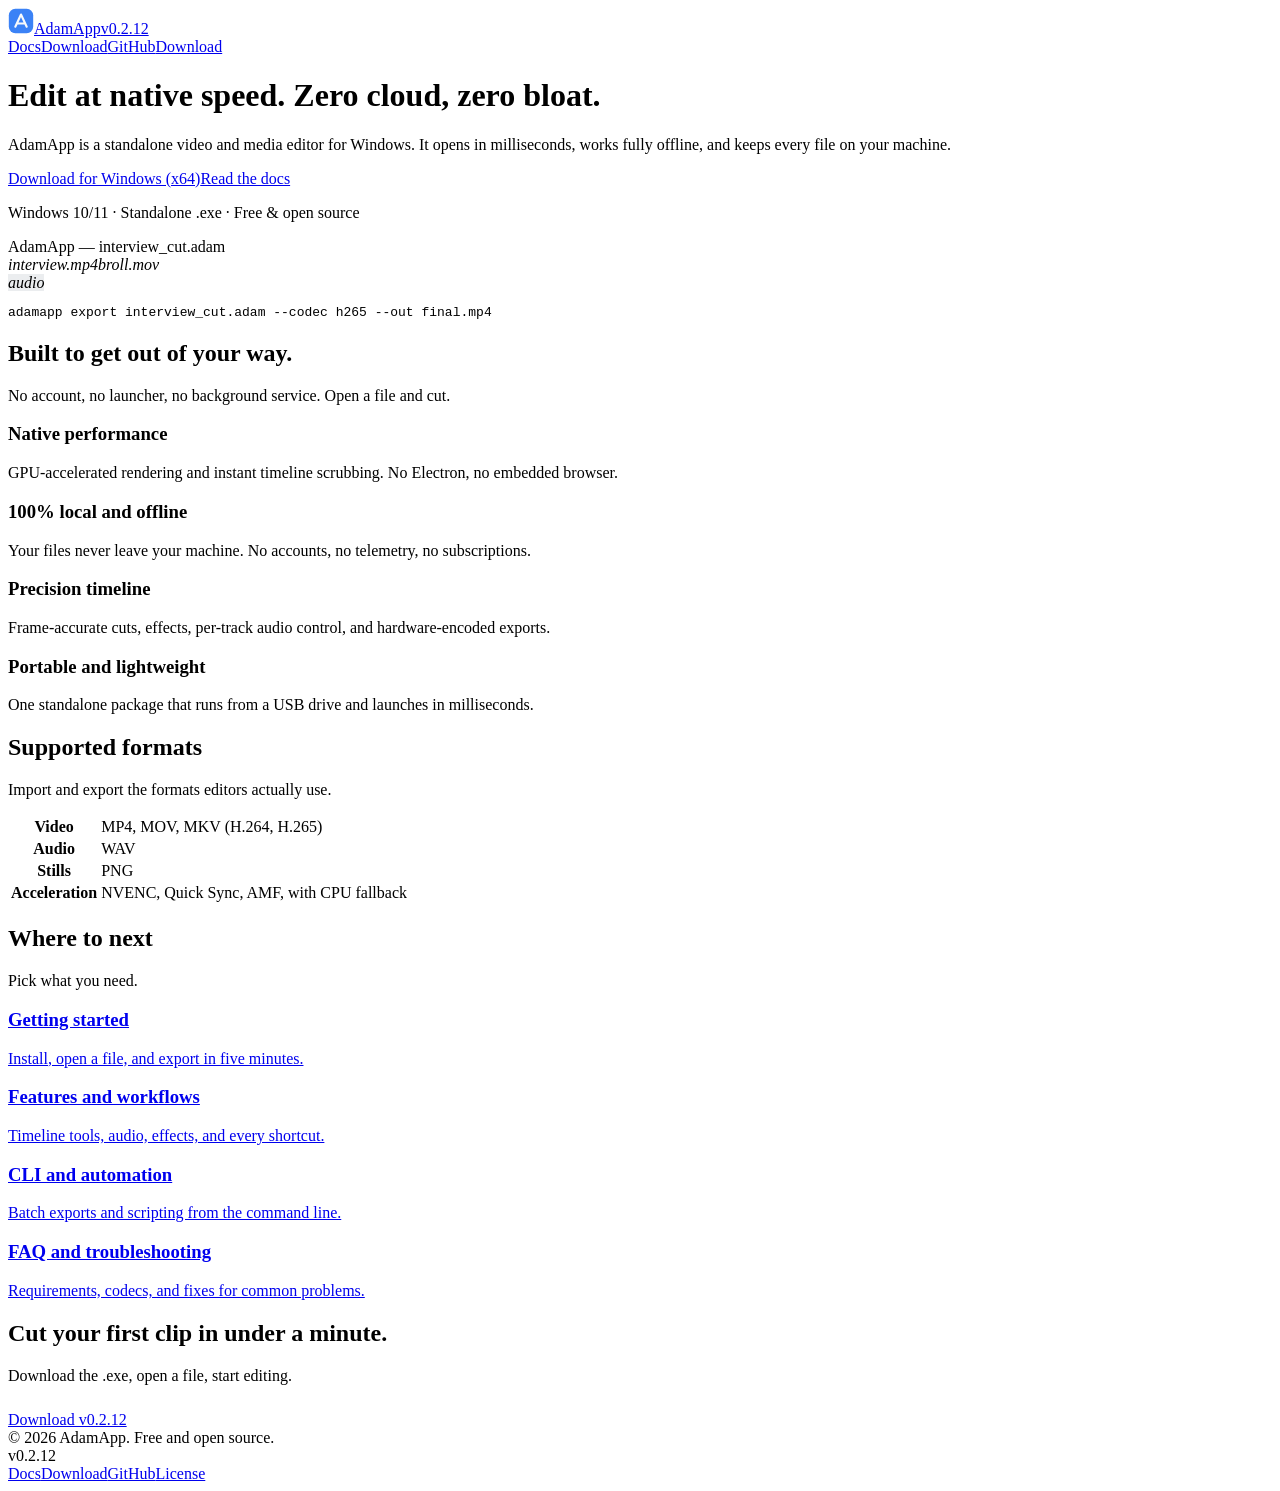
==== index.html @ c62cdf38 "Add files via upload" ====
<!DOCTYPE html>
<html lang="en"><head><meta charset="utf-8"><meta name="viewport" content="width=device-width, initial-scale=1">
<title>Edit at native speed — AdamApp</title><meta name="description" content="AdamApp is a fast, standalone Windows video and media editor. Offline, private, no subscription.">
<link rel="preconnect" href="https://fonts.googleapis.com"><link rel="preconnect" href="https://fonts.gstatic.com" crossorigin>
<link href="https://fonts.googleapis.com/css2?family=Inter:wght@400;500;600;700&family=JetBrains+Mono:wght@400;500&display=swap" rel="stylesheet">
<link rel="stylesheet" href="assets/style.css"></head><body>
<header class="top"><div class="wrap bar"><a class="brand" href="index.html" aria-label="AdamApp home"><!-- REPLACE WITH ADAMAPP LOGO --><svg width="26" height="26" viewBox="0 0 32 32" fill="none" aria-hidden="true"><rect x="1" y="1" width="30" height="30" rx="8" fill="#3B82F6"/><path d="M9 23 16 8l7 15M12 19h8" stroke="#F9FAFB" stroke-width="2.6" stroke-linecap="round" stroke-linejoin="round"/></svg><span>AdamApp</span><span class="ver">v0.2.12</span></a>
<nav class="links" aria-label="Main"><a href="docs/index.html">Docs</a><a href="download.html">Download</a><a href="https://github.com/adamapp/adamapp">GitHub</a><a class="btn" href="download.html">Download</a></nav></div></header>
<main><div class="hero"><div class="wrap"><h1>Edit at native speed. Zero cloud, zero bloat.</h1>
<p class="sub">AdamApp is a standalone video and media editor for Windows. It opens in milliseconds, works fully offline, and keeps every file on your machine.</p>
<div class="cta"><a class="btn lg" href="download.html">Download for Windows (x64)</a><a class="btn lg ghost" href="docs/getting-started.html">Read the docs</a></div>
<p class="note">Windows 10/11 · Standalone .exe · Free &amp; open source</p>
<div class="win"><div class="tb">AdamApp — interview_cut.adam</div><div class="tr"><i style="left:0;width:38%">interview.mp4</i><i style="left:40%;width:34%">broll.mov</i></div><div class="tr" style="margin-top:0"><i style="left:0;width:74%;background:rgba(156,163,175,.2);border-color:#4b5563">audio</i></div><div class="ph"></div>
<pre><code>adamapp export interview_cut.adam --codec h265 --out final.mp4</code></pre></div></div></div>
<section><div class="wrap"><h2>Built to get out of your way.</h2><p class="lead">No account, no launcher, no background service. Open a file and cut.</p>
<div class="grid"><div class="card"><h3>Native performance</h3><p>GPU-accelerated rendering and instant timeline scrubbing. No Electron, no embedded browser.</p></div>
<div class="card"><h3>100% local and offline</h3><p>Your files never leave your machine. No accounts, no telemetry, no subscriptions.</p></div>
<div class="card"><h3>Precision timeline</h3><p>Frame-accurate cuts, effects, per-track audio control, and hardware-encoded exports.</p></div>
<div class="card"><h3>Portable and lightweight</h3><p>One standalone package that runs from a USB drive and launches in milliseconds.</p></div></div></div></section>
<section style="padding-top:0"><div class="wrap"><h2>Supported formats</h2><p class="lead">Import and export the formats editors actually use.</p>
<table><tr><th>Video</th><td class="mono">MP4, MOV, MKV (H.264, H.265)</td></tr><tr><th>Audio</th><td class="mono">WAV</td></tr><tr><th>Stills</th><td class="mono">PNG</td></tr><tr><th>Acceleration</th><td>NVENC, Quick Sync, AMF, with CPU fallback</td></tr></table></div></section>
<section style="padding-top:0"><div class="wrap"><h2>Where to next</h2><p class="lead">Pick what you need.</p><div class="grid">
<a class="card" href="docs/getting-started.html"><h3>Getting started</h3><p>Install, open a file, and export in five minutes.</p></a>
<a class="card" href="docs/features.html"><h3>Features and workflows</h3><p>Timeline tools, audio, effects, and every shortcut.</p></a>
<a class="card" href="docs/api.html"><h3>CLI and automation</h3><p>Batch exports and scripting from the command line.</p></a>
<a class="card" href="docs/faq.html"><h3>FAQ and troubleshooting</h3><p>Requirements, codecs, and fixes for common problems.</p></a></div></div></section>
<section style="padding-top:0"><div class="wrap"><div class="banner"><h2>Cut your first clip in under a minute.</h2><p class="lead" style="margin:0 auto 26px">Download the .exe, open a file, start editing.</p><a class="btn lg" href="download.html">Download v0.2.12</a></div></div></section></main>
<footer><div class="wrap foot"><div>© 2026 AdamApp. Free and open source.</div><span class="mono">v0.2.12</span><div class="fl"><a href="docs/index.html">Docs</a><a href="download.html">Download</a><a href="https://github.com/adamapp/adamapp">GitHub</a><a href="https://github.com/adamapp/adamapp/blob/main/LICENSE">License</a></div></div></footer>
<script src="assets/site.js"></script></body></html>
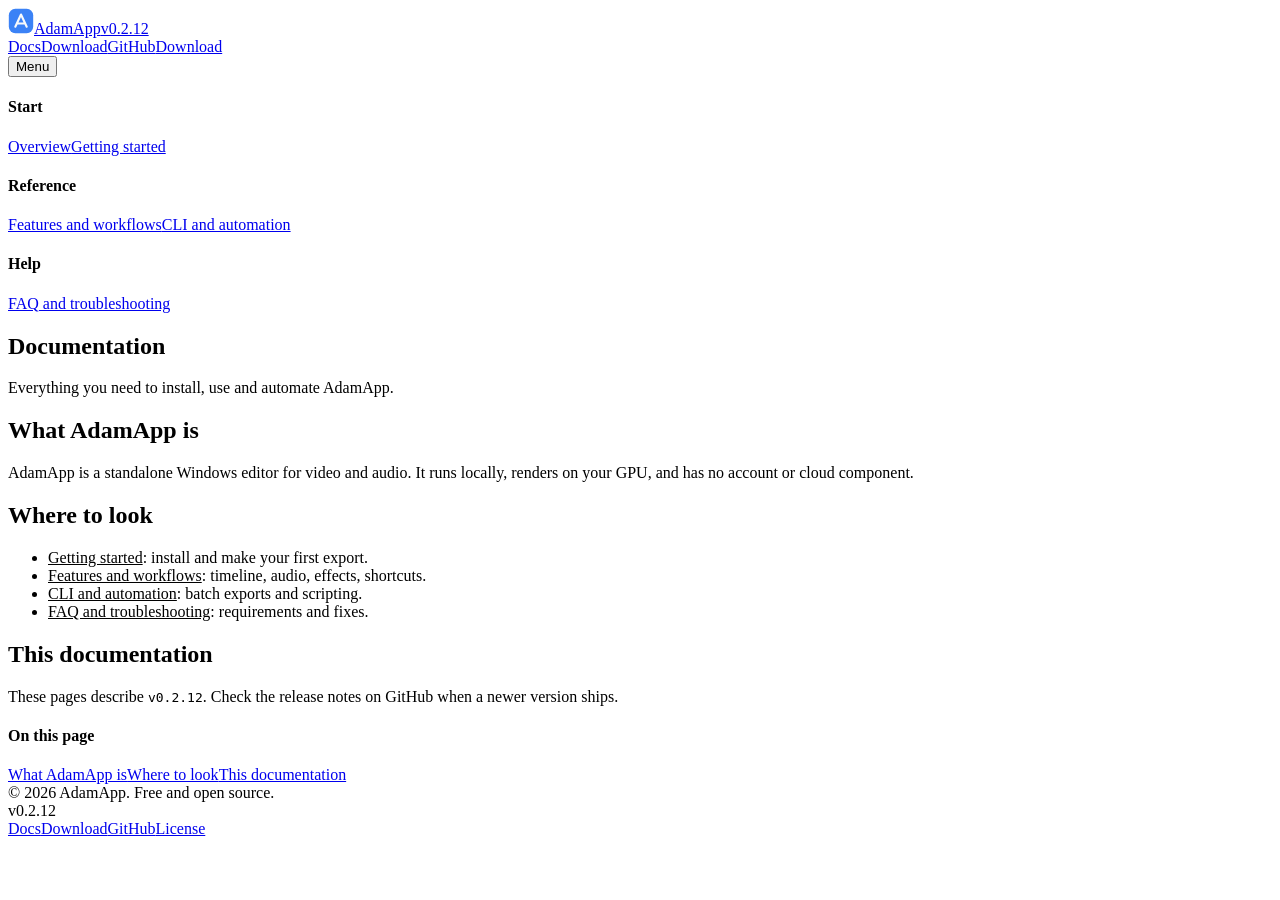
==== commit de0883d3: "Add files via upload" ====
--- a/index.html
+++ b/index.html
@@ -1,29 +1,11 @@
 <!DOCTYPE html>
 <html lang="en"><head><meta charset="utf-8"><meta name="viewport" content="width=device-width, initial-scale=1">
-<title>Edit at native speed — AdamApp</title><meta name="description" content="AdamApp is a fast, standalone Windows video and media editor. Offline, private, no subscription.">
+<title>Documentation — AdamApp</title><meta name="description" content="Everything you need to install, use and automate AdamApp.">
 <link rel="preconnect" href="https://fonts.googleapis.com"><link rel="preconnect" href="https://fonts.gstatic.com" crossorigin>
 <link href="https://fonts.googleapis.com/css2?family=Inter:wght@400;500;600;700&family=JetBrains+Mono:wght@400;500&display=swap" rel="stylesheet">
-<link rel="stylesheet" href="assets/style.css"></head><body>
-<header class="top"><div class="wrap bar"><a class="brand" href="index.html" aria-label="AdamApp home"><!-- REPLACE WITH ADAMAPP LOGO --><svg width="26" height="26" viewBox="0 0 32 32" fill="none" aria-hidden="true"><rect x="1" y="1" width="30" height="30" rx="8" fill="#3B82F6"/><path d="M9 23 16 8l7 15M12 19h8" stroke="#F9FAFB" stroke-width="2.6" stroke-linecap="round" stroke-linejoin="round"/></svg><span>AdamApp</span><span class="ver">v0.2.12</span></a>
-<nav class="links" aria-label="Main"><a href="docs/index.html">Docs</a><a href="download.html">Download</a><a href="https://github.com/adamapp/adamapp">GitHub</a><a class="btn" href="download.html">Download</a></nav></div></header>
-<main><div class="hero"><div class="wrap"><h1>Edit at native speed. Zero cloud, zero bloat.</h1>
-<p class="sub">AdamApp is a standalone video and media editor for Windows. It opens in milliseconds, works fully offline, and keeps every file on your machine.</p>
-<div class="cta"><a class="btn lg" href="download.html">Download for Windows (x64)</a><a class="btn lg ghost" href="docs/getting-started.html">Read the docs</a></div>
-<p class="note">Windows 10/11 · Standalone .exe · Free &amp; open source</p>
-<div class="win"><div class="tb">AdamApp — interview_cut.adam</div><div class="tr"><i style="left:0;width:38%">interview.mp4</i><i style="left:40%;width:34%">broll.mov</i></div><div class="tr" style="margin-top:0"><i style="left:0;width:74%;background:rgba(156,163,175,.2);border-color:#4b5563">audio</i></div><div class="ph"></div>
-<pre><code>adamapp export interview_cut.adam --codec h265 --out final.mp4</code></pre></div></div></div>
-<section><div class="wrap"><h2>Built to get out of your way.</h2><p class="lead">No account, no launcher, no background service. Open a file and cut.</p>
-<div class="grid"><div class="card"><h3>Native performance</h3><p>GPU-accelerated rendering and instant timeline scrubbing. No Electron, no embedded browser.</p></div>
-<div class="card"><h3>100% local and offline</h3><p>Your files never leave your machine. No accounts, no telemetry, no subscriptions.</p></div>
-<div class="card"><h3>Precision timeline</h3><p>Frame-accurate cuts, effects, per-track audio control, and hardware-encoded exports.</p></div>
-<div class="card"><h3>Portable and lightweight</h3><p>One standalone package that runs from a USB drive and launches in milliseconds.</p></div></div></div></section>
-<section style="padding-top:0"><div class="wrap"><h2>Supported formats</h2><p class="lead">Import and export the formats editors actually use.</p>
-<table><tr><th>Video</th><td class="mono">MP4, MOV, MKV (H.264, H.265)</td></tr><tr><th>Audio</th><td class="mono">WAV</td></tr><tr><th>Stills</th><td class="mono">PNG</td></tr><tr><th>Acceleration</th><td>NVENC, Quick Sync, AMF, with CPU fallback</td></tr></table></div></section>
-<section style="padding-top:0"><div class="wrap"><h2>Where to next</h2><p class="lead">Pick what you need.</p><div class="grid">
-<a class="card" href="docs/getting-started.html"><h3>Getting started</h3><p>Install, open a file, and export in five minutes.</p></a>
-<a class="card" href="docs/features.html"><h3>Features and workflows</h3><p>Timeline tools, audio, effects, and every shortcut.</p></a>
-<a class="card" href="docs/api.html"><h3>CLI and automation</h3><p>Batch exports and scripting from the command line.</p></a>
-<a class="card" href="docs/faq.html"><h3>FAQ and troubleshooting</h3><p>Requirements, codecs, and fixes for common problems.</p></a></div></div></section>
-<section style="padding-top:0"><div class="wrap"><div class="banner"><h2>Cut your first clip in under a minute.</h2><p class="lead" style="margin:0 auto 26px">Download the .exe, open a file, start editing.</p><a class="btn lg" href="download.html">Download v0.2.12</a></div></div></section></main>
-<footer><div class="wrap foot"><div>© 2026 AdamApp. Free and open source.</div><span class="mono">v0.2.12</span><div class="fl"><a href="docs/index.html">Docs</a><a href="download.html">Download</a><a href="https://github.com/adamapp/adamapp">GitHub</a><a href="https://github.com/adamapp/adamapp/blob/main/LICENSE">License</a></div></div></footer>
-<script src="assets/site.js"></script></body></html>+<link rel="stylesheet" href="../assets/style.css"></head><body>
+<header class="top"><div class="wrap bar"><a class="brand" href="../index.html" aria-label="AdamApp home"><!-- REPLACE WITH ADAMAPP LOGO --><svg width="26" height="26" viewBox="0 0 32 32" fill="none" aria-hidden="true"><rect x="1" y="1" width="30" height="30" rx="8" fill="#3B82F6"/><path d="M9 23 16 8l7 15M12 19h8" stroke="#F9FAFB" stroke-width="2.6" stroke-linecap="round" stroke-linejoin="round"/></svg><span>AdamApp</span><span class="ver">v0.2.12</span></a>
+<nav class="links" aria-label="Main"><a href="../docs/index.html" aria-current="page">Docs</a><a href="../download.html">Download</a><a href="https://github.com/adamapp/adamapp">GitHub</a><a class="btn" href="../download.html">Download</a></nav><button class="menu" id="menu" aria-controls="side" aria-expanded="false">Menu</button></div></header>
+<div class="wrap dl"><aside class="side" id="side" aria-label="Documentation"><h4>Start</h4><a href="../docs/index.html" aria-current="page">Overview</a><a href="../docs/getting-started.html">Getting started</a><h4>Reference</h4><a href="../docs/features.html">Features and workflows</a><a href="../docs/api.html">CLI and automation</a><h4>Help</h4><a href="../docs/faq.html">FAQ and troubleshooting</a></aside><article class="doc"><h1>Documentation</h1><p class="lede">Everything you need to install, use and automate AdamApp.</p><section id="what"><h2>What AdamApp is</h2><p>AdamApp is a standalone Windows editor for video and audio. It runs locally, renders on your GPU, and has no account or cloud component.</p></section><section id="map"><h2>Where to look</h2><ul><li><a href="getting-started.html" style="color:var(--acc)">Getting started</a>: install and make your first export.</li><li><a href="features.html" style="color:var(--acc)">Features and workflows</a>: timeline, audio, effects, shortcuts.</li><li><a href="api.html" style="color:var(--acc)">CLI and automation</a>: batch exports and scripting.</li><li><a href="faq.html" style="color:var(--acc)">FAQ and troubleshooting</a>: requirements and fixes.</li></ul></section><section id="version"><h2>This documentation</h2><p>These pages describe <code>v0.2.12</code>. Check the release notes on GitHub when a newer version ships.</p></section></article><nav class="toc" aria-label="On this page"><h4>On this page</h4><a href="#what">What AdamApp is</a><a href="#map">Where to look</a><a href="#version">This documentation</a></nav></div>
+<footer><div class="wrap foot"><div>© 2026 AdamApp. Free and open source.</div><span class="mono">v0.2.12</span><div class="fl"><a href="../docs/index.html">Docs</a><a href="../download.html">Download</a><a href="https://github.com/adamapp/adamapp">GitHub</a><a href="https://github.com/adamapp/adamapp/blob/main/LICENSE">License</a></div></div></footer>
+<script src="../assets/site.js"></script></body></html>
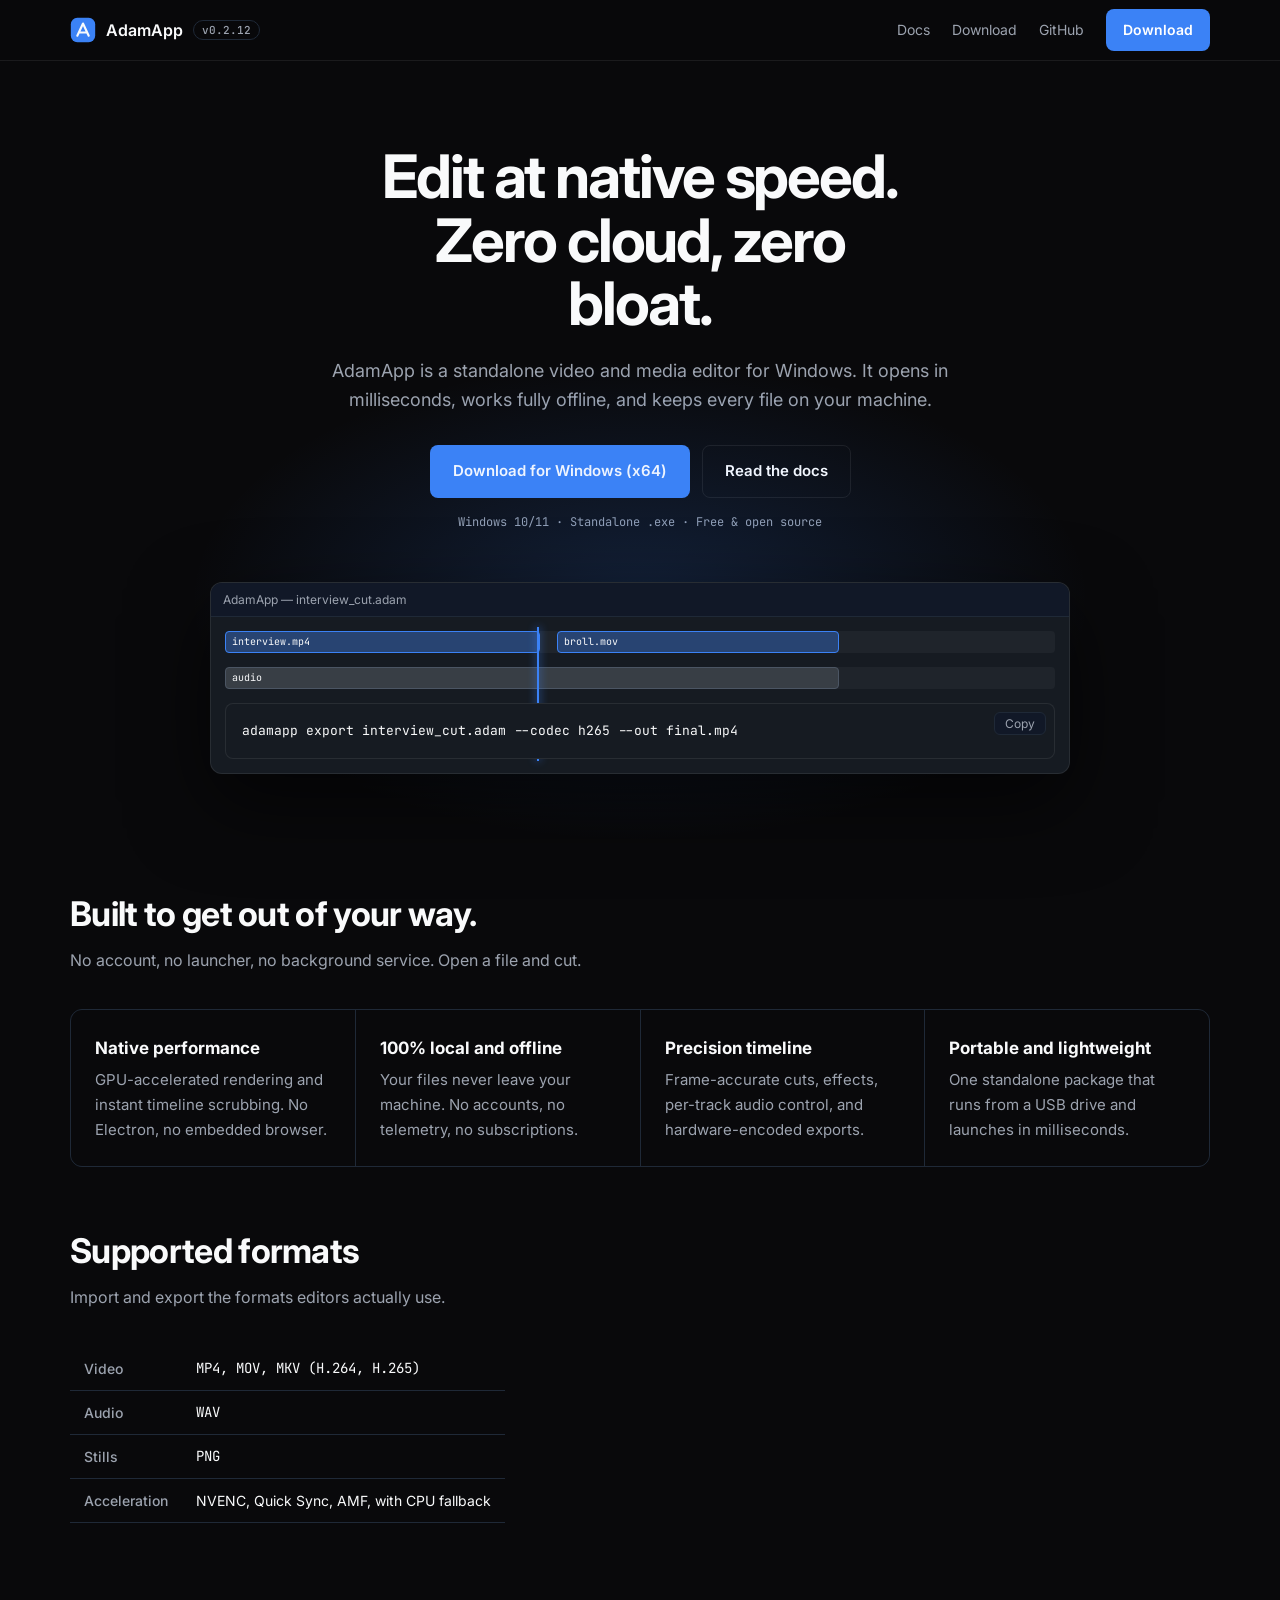
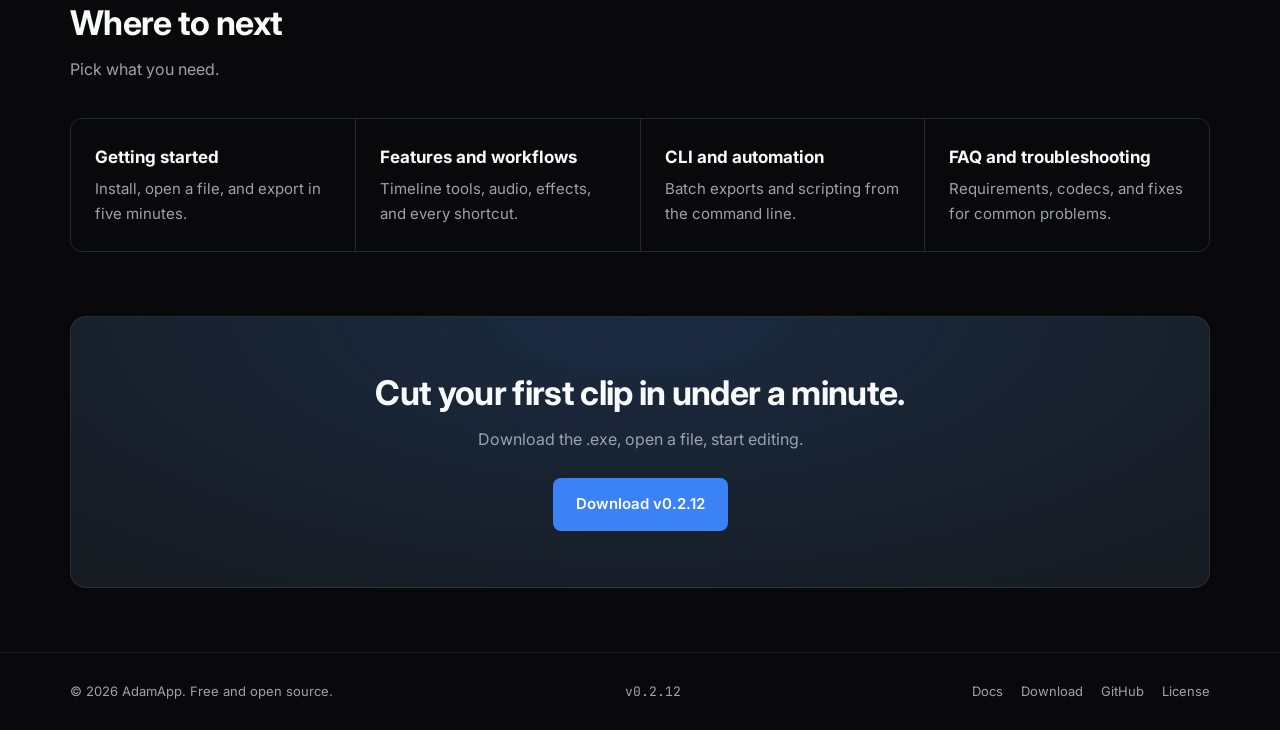
==== commit a8b651c4: "Add files via upload" ====
--- a/index.html
+++ b/index.html
@@ -1,11 +1,29 @@
 <!DOCTYPE html>
 <html lang="en"><head><meta charset="utf-8"><meta name="viewport" content="width=device-width, initial-scale=1">
-<title>Documentation — AdamApp</title><meta name="description" content="Everything you need to install, use and automate AdamApp.">
+<title>Edit at native speed — AdamApp</title><meta name="description" content="AdamApp is a fast, standalone Windows video and media editor. Offline, private, no subscription.">
 <link rel="preconnect" href="https://fonts.googleapis.com"><link rel="preconnect" href="https://fonts.gstatic.com" crossorigin>
 <link href="https://fonts.googleapis.com/css2?family=Inter:wght@400;500;600;700&family=JetBrains+Mono:wght@400;500&display=swap" rel="stylesheet">
-<link rel="stylesheet" href="../assets/style.css"></head><body>
-<header class="top"><div class="wrap bar"><a class="brand" href="../index.html" aria-label="AdamApp home"><!-- REPLACE WITH ADAMAPP LOGO --><svg width="26" height="26" viewBox="0 0 32 32" fill="none" aria-hidden="true"><rect x="1" y="1" width="30" height="30" rx="8" fill="#3B82F6"/><path d="M9 23 16 8l7 15M12 19h8" stroke="#F9FAFB" stroke-width="2.6" stroke-linecap="round" stroke-linejoin="round"/></svg><span>AdamApp</span><span class="ver">v0.2.12</span></a>
-<nav class="links" aria-label="Main"><a href="../docs/index.html" aria-current="page">Docs</a><a href="../download.html">Download</a><a href="https://github.com/adamapp/adamapp">GitHub</a><a class="btn" href="../download.html">Download</a></nav><button class="menu" id="menu" aria-controls="side" aria-expanded="false">Menu</button></div></header>
-<div class="wrap dl"><aside class="side" id="side" aria-label="Documentation"><h4>Start</h4><a href="../docs/index.html" aria-current="page">Overview</a><a href="../docs/getting-started.html">Getting started</a><h4>Reference</h4><a href="../docs/features.html">Features and workflows</a><a href="../docs/api.html">CLI and automation</a><h4>Help</h4><a href="../docs/faq.html">FAQ and troubleshooting</a></aside><article class="doc"><h1>Documentation</h1><p class="lede">Everything you need to install, use and automate AdamApp.</p><section id="what"><h2>What AdamApp is</h2><p>AdamApp is a standalone Windows editor for video and audio. It runs locally, renders on your GPU, and has no account or cloud component.</p></section><section id="map"><h2>Where to look</h2><ul><li><a href="getting-started.html" style="color:var(--acc)">Getting started</a>: install and make your first export.</li><li><a href="features.html" style="color:var(--acc)">Features and workflows</a>: timeline, audio, effects, shortcuts.</li><li><a href="api.html" style="color:var(--acc)">CLI and automation</a>: batch exports and scripting.</li><li><a href="faq.html" style="color:var(--acc)">FAQ and troubleshooting</a>: requirements and fixes.</li></ul></section><section id="version"><h2>This documentation</h2><p>These pages describe <code>v0.2.12</code>. Check the release notes on GitHub when a newer version ships.</p></section></article><nav class="toc" aria-label="On this page"><h4>On this page</h4><a href="#what">What AdamApp is</a><a href="#map">Where to look</a><a href="#version">This documentation</a></nav></div>
-<footer><div class="wrap foot"><div>© 2026 AdamApp. Free and open source.</div><span class="mono">v0.2.12</span><div class="fl"><a href="../docs/index.html">Docs</a><a href="../download.html">Download</a><a href="https://github.com/adamapp/adamapp">GitHub</a><a href="https://github.com/adamapp/adamapp/blob/main/LICENSE">License</a></div></div></footer>
-<script src="../assets/site.js"></script></body></html>+<link rel="stylesheet" href="assets/style.css"></head><body>
+<header class="top"><div class="wrap bar"><a class="brand" href="index.html" aria-label="AdamApp home"><!-- REPLACE WITH ADAMAPP LOGO --><svg width="26" height="26" viewBox="0 0 32 32" fill="none" aria-hidden="true"><rect x="1" y="1" width="30" height="30" rx="8" fill="#3B82F6"/><path d="M9 23 16 8l7 15M12 19h8" stroke="#F9FAFB" stroke-width="2.6" stroke-linecap="round" stroke-linejoin="round"/></svg><span>AdamApp</span><span class="ver">v0.2.12</span></a>
+<nav class="links" aria-label="Main"><a href="docs/index.html">Docs</a><a href="download.html">Download</a><a href="https://github.com/adamapp/adamapp">GitHub</a><a class="btn" href="download.html">Download</a></nav></div></header>
+<main><div class="hero"><div class="wrap"><h1>Edit at native speed. Zero cloud, zero bloat.</h1>
+<p class="sub">AdamApp is a standalone video and media editor for Windows. It opens in milliseconds, works fully offline, and keeps every file on your machine.</p>
+<div class="cta"><a class="btn lg" href="download.html">Download for Windows (x64)</a><a class="btn lg ghost" href="docs/getting-started.html">Read the docs</a></div>
+<p class="note">Windows 10/11 · Standalone .exe · Free &amp; open source</p>
+<div class="win"><div class="tb">AdamApp — interview_cut.adam</div><div class="tr"><i style="left:0;width:38%">interview.mp4</i><i style="left:40%;width:34%">broll.mov</i></div><div class="tr" style="margin-top:0"><i style="left:0;width:74%;background:rgba(156,163,175,.2);border-color:#4b5563">audio</i></div><div class="ph"></div>
+<pre><code>adamapp export interview_cut.adam --codec h265 --out final.mp4</code></pre></div></div></div>
+<section><div class="wrap"><h2>Built to get out of your way.</h2><p class="lead">No account, no launcher, no background service. Open a file and cut.</p>
+<div class="grid"><div class="card"><h3>Native performance</h3><p>GPU-accelerated rendering and instant timeline scrubbing. No Electron, no embedded browser.</p></div>
+<div class="card"><h3>100% local and offline</h3><p>Your files never leave your machine. No accounts, no telemetry, no subscriptions.</p></div>
+<div class="card"><h3>Precision timeline</h3><p>Frame-accurate cuts, effects, per-track audio control, and hardware-encoded exports.</p></div>
+<div class="card"><h3>Portable and lightweight</h3><p>One standalone package that runs from a USB drive and launches in milliseconds.</p></div></div></div></section>
+<section style="padding-top:0"><div class="wrap"><h2>Supported formats</h2><p class="lead">Import and export the formats editors actually use.</p>
+<table><tr><th>Video</th><td class="mono">MP4, MOV, MKV (H.264, H.265)</td></tr><tr><th>Audio</th><td class="mono">WAV</td></tr><tr><th>Stills</th><td class="mono">PNG</td></tr><tr><th>Acceleration</th><td>NVENC, Quick Sync, AMF, with CPU fallback</td></tr></table></div></section>
+<section style="padding-top:0"><div class="wrap"><h2>Where to next</h2><p class="lead">Pick what you need.</p><div class="grid">
+<a class="card" href="docs/getting-started.html"><h3>Getting started</h3><p>Install, open a file, and export in five minutes.</p></a>
+<a class="card" href="docs/features.html"><h3>Features and workflows</h3><p>Timeline tools, audio, effects, and every shortcut.</p></a>
+<a class="card" href="docs/api.html"><h3>CLI and automation</h3><p>Batch exports and scripting from the command line.</p></a>
+<a class="card" href="docs/faq.html"><h3>FAQ and troubleshooting</h3><p>Requirements, codecs, and fixes for common problems.</p></a></div></div></section>
+<section style="padding-top:0"><div class="wrap"><div class="banner"><h2>Cut your first clip in under a minute.</h2><p class="lead" style="margin:0 auto 26px">Download the .exe, open a file, start editing.</p><a class="btn lg" href="download.html">Download v0.2.12</a></div></div></section></main>
+<footer><div class="wrap foot"><div>© 2026 AdamApp. Free and open source.</div><span class="mono">v0.2.12</span><div class="fl"><a href="docs/index.html">Docs</a><a href="download.html">Download</a><a href="https://github.com/adamapp/adamapp">GitHub</a><a href="https://github.com/adamapp/adamapp/blob/main/LICENSE">License</a></div></div></footer>
+<script src="assets/site.js"></script></body></html>
--- a/assets/style.css
+++ b/assets/style.css
@@ -0,0 +1,56 @@
+
+:root{--bg:#09090B;--surf:#111827;--surf2:#161B22;--bd:#1F2937;--bd2:rgba(255,255,255,.08);--acc:#3B82F6;--acc2:#2563EB;--tint:rgba(59,130,246,.15);--tx:#F9FAFB;--mu:#9CA3AF;--mono:'JetBrains Mono',ui-monospace,Consolas,monospace;--sans:Inter,system-ui,'Segoe UI',sans-serif}
+*{box-sizing:border-box;margin:0}html{scroll-behavior:smooth;scroll-padding-top:80px}
+body{background:var(--bg);color:var(--tx);font:16px/1.65 var(--sans);-webkit-font-smoothing:antialiased;overflow-x:hidden}
+a{color:inherit;text-decoration:none}:focus-visible{outline:2px solid var(--acc);outline-offset:3px;border-radius:4px}
+.wrap{max-width:1180px;margin:0 auto;padding:0 20px}.mono{font-family:var(--mono)}
+.top{position:sticky;top:0;z-index:30;background:rgba(9,9,11,.88);backdrop-filter:blur(12px);border-bottom:1px solid var(--bd2)}
+.bar{display:flex;align-items:center;justify-content:space-between;height:60px;gap:12px}
+.brand{display:flex;align-items:center;gap:10px;font-weight:600}
+.ver{font:500 11px var(--mono);color:var(--mu);border:1px solid var(--bd);border-radius:999px;padding:2px 8px}
+.links{display:flex;align-items:center;gap:22px;font-size:14px;color:var(--mu);margin-left:auto}
+.links a:hover,.links a[aria-current]{color:var(--tx)}.links a[aria-current]{box-shadow:0 2px 0 var(--acc)}
+.btn,.links a.btn{display:inline-flex;align-items:center;gap:8px;background:var(--acc);color:#fff;font-weight:600;font-size:14px;padding:8px 16px;border-radius:8px;border:1px solid transparent;transition:background .15s,box-shadow .15s;cursor:pointer;font-family:inherit;box-shadow:none}
+.btn:hover{background:var(--acc2);box-shadow:0 0 0 4px var(--tint)}.btn.lg{padding:13px 22px;font-size:15px}
+.btn.ghost{background:transparent;border-color:var(--bd2)}.btn.ghost:hover{background:var(--surf);box-shadow:none}
+.menu{display:none;background:var(--surf);color:var(--tx);border:1px solid var(--bd);border-radius:8px;padding:6px 12px;font:500 13px var(--sans);cursor:pointer}
+.hero{text-align:center;padding:84px 0 56px;position:relative}
+.hero:before{content:"";position:absolute;left:50%;top:300px;width:900px;max-width:140vw;height:480px;transform:translateX(-50%);background:radial-gradient(closest-side,rgba(59,130,246,.2),transparent);pointer-events:none}
+h1{font-size:clamp(32px,6vw,60px);line-height:1.06;letter-spacing:-.035em;font-weight:700}
+.hero h1{max-width:14ch;margin:0 auto 20px}.sub{color:var(--mu);max-width:56ch;margin:0 auto 30px;font-size:18px}
+.cta{display:flex;gap:12px;justify-content:center;flex-wrap:wrap}.note{font:12px var(--mono);color:var(--mu);margin-top:16px}
+.win{position:relative;margin:52px auto 0;max-width:860px;background:var(--surf2);border:1px solid var(--bd2);border-radius:12px;overflow:hidden;text-align:left;box-shadow:0 30px 80px rgba(0,0,0,.6)}
+.win .tb{height:34px;background:var(--surf);border-bottom:1px solid var(--bd);padding:0 12px;font-size:12px;color:var(--mu);display:flex;align-items:center}
+.win .tr{margin:14px;height:22px;border-radius:4px;position:relative;background:rgba(255,255,255,.04)}
+.win .tr i{position:absolute;top:0;bottom:0;border-radius:4px;background:rgba(59,130,246,.35);border:1px solid var(--acc);font:10px/20px var(--mono);padding-left:6px;font-style:normal}
+.win .ph{position:absolute;left:38%;top:44px;bottom:12px;width:2px;background:var(--acc);box-shadow:0 0 8px var(--acc)}
+.win pre{margin:14px;border-radius:8px}
+section{padding:64px 0}h2{font-size:clamp(24px,3.4vw,34px);letter-spacing:-.02em;line-height:1.2;margin-bottom:12px}
+.lead{color:var(--mu);max-width:58ch;margin-bottom:36px}
+.grid{display:grid;grid-template-columns:repeat(auto-fit,minmax(240px,1fr));gap:1px;background:var(--bd);border:1px solid var(--bd);border-radius:12px;overflow:hidden}
+.card{background:var(--bg);padding:24px;display:block}.card h3{font-size:17px;margin-bottom:6px}.card p{color:var(--mu);font-size:15px}
+a.card:hover{background:var(--surf2)}
+table{width:100%;border-collapse:collapse;font-size:14px;margin:16px 0;display:block;overflow-x:auto}
+td,th{padding:10px 14px;border-bottom:1px solid var(--bd);text-align:left;vertical-align:top}th{color:var(--mu);font-weight:500;white-space:nowrap}
+kbd{font:12px var(--mono);background:var(--surf);border:1px solid var(--bd);border-bottom-width:2px;border-radius:5px;padding:1px 7px}
+code{font:.88em var(--mono);background:var(--surf);border:1px solid var(--bd);border-radius:5px;padding:1px 6px}
+pre{position:relative;background:var(--surf2);border:1px solid var(--bd2);border-radius:10px;padding:16px;overflow-x:auto;margin:16px 0;font:13px/1.7 var(--mono)}pre code{background:none;border:0;padding:0;font-size:inherit}
+.copy{position:absolute;top:8px;right:8px;background:var(--surf);color:var(--mu);border:1px solid var(--bd);border-radius:6px;font:12px var(--sans);padding:3px 10px;cursor:pointer}.copy:hover{color:var(--tx);border-color:var(--acc)}
+.dl{display:grid;grid-template-columns:230px minmax(0,1fr) 190px;gap:40px;padding-top:32px;padding-bottom:60px}
+.side,.toc{position:sticky;top:76px;align-self:start;max-height:calc(100vh - 90px);overflow:auto;font-size:14px}
+.side h4,.toc h4{font-size:12px;color:var(--mu);font-weight:600;margin:18px 0 6px}.side h4:first-child{margin-top:0}
+.side a,.toc a{display:block;padding:5px 10px;border-left:1px solid var(--bd);color:var(--mu)}
+.side a:hover,.toc a:hover{color:var(--tx)}.side a[aria-current]{color:var(--tx);border-left:2px solid var(--acc);background:var(--tint)}
+.doc h1{font-size:clamp(28px,4vw,40px);margin-bottom:10px}.doc .lede{color:var(--mu);font-size:18px;max-width:62ch}
+.doc section{padding:36px 0 0}.doc h3{font-size:17px;margin:22px 0 6px}.doc p{max-width:68ch;margin-top:10px;color:#D1D5DB}.doc ul,.doc ol{margin:10px 0 0 22px;color:#D1D5DB;max-width:68ch}.doc li{margin-top:4px}
+.doc .callout{border-left:2px solid var(--acc);background:var(--tint);padding:12px 16px;border-radius:0 8px 8px 0;margin-top:16px;max-width:68ch}
+details{border-bottom:1px solid var(--bd)}summary{list-style:none;cursor:pointer;padding:16px 0;font-weight:600;display:flex;justify-content:space-between;gap:16px}
+summary::-webkit-details-marker{display:none}summary:after{content:"+";font:400 20px var(--mono);color:var(--acc);transition:transform .2s}details[open] summary:after{transform:rotate(45deg)}
+.banner{text-align:center;border:1px solid var(--bd2);border-radius:16px;padding:56px 20px;background:radial-gradient(70% 120% at 50% 0,var(--tint),transparent),var(--surf2)}
+.rel{display:grid;grid-template-columns:repeat(auto-fit,minmax(260px,1fr));gap:16px}
+.rel .box{background:var(--surf2);border:1px solid var(--bd2);border-radius:12px;padding:22px}.rel h3{margin-bottom:4px}.rel p{color:var(--mu);font-size:14px;margin-bottom:14px}
+footer{border-top:1px solid var(--bd2);padding:28px 0;color:var(--mu);font-size:13px}.foot{display:flex;justify-content:space-between;flex-wrap:wrap;gap:12px}.fl{display:flex;gap:18px}footer a:hover{color:var(--tx)}
+@media(max-width:1020px){.dl{grid-template-columns:200px minmax(0,1fr)}.toc{display:none}}
+@media(max-width:760px){.links a:not(.btn):not([aria-current]){display:none}.links{gap:14px}.menu{display:block}.dl{grid-template-columns:1fr}
+.side{position:fixed;inset:60px auto 0 0;width:270px;max-height:none;background:var(--surf);border-right:1px solid var(--bd);padding:18px;transform:translateX(-100%);transition:transform .2s;z-index:25}.side.open{transform:none}}
+@media(prefers-reduced-motion:reduce){*{transition:none!important;scroll-behavior:auto!important}}
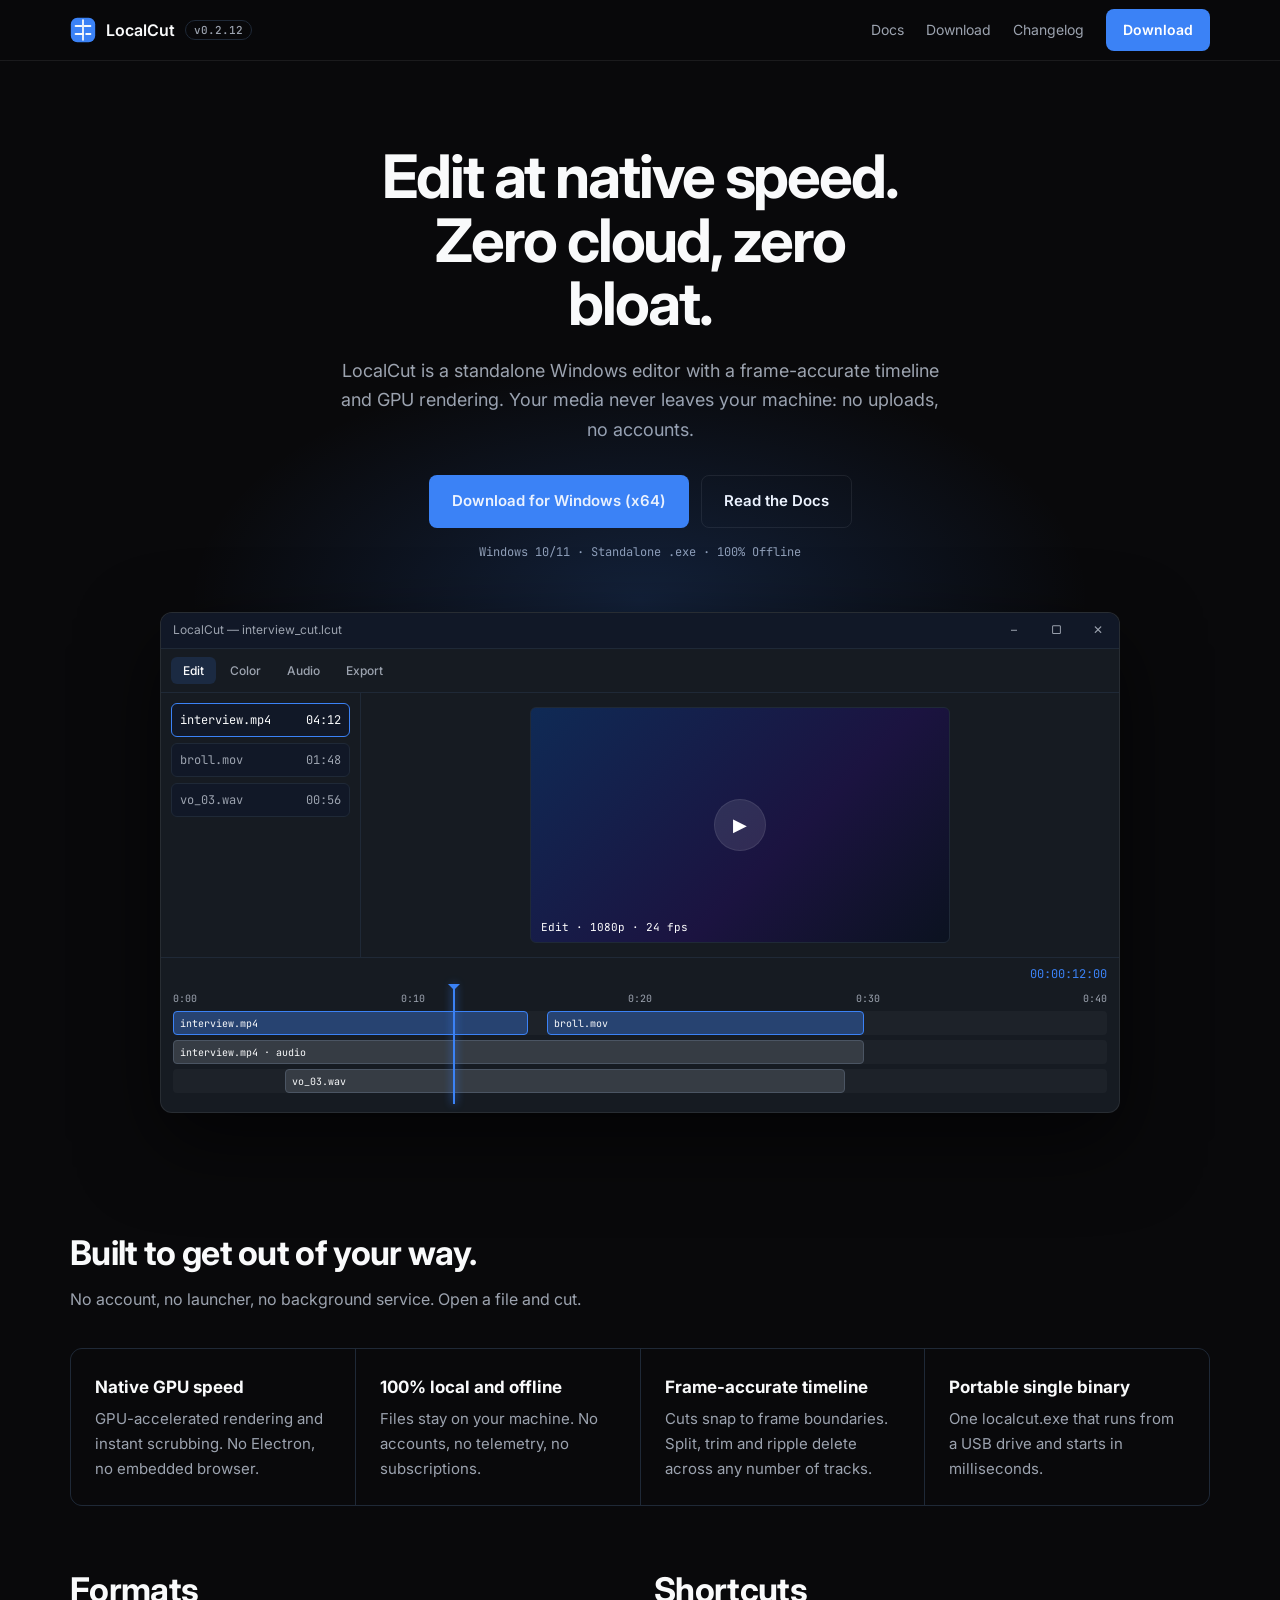
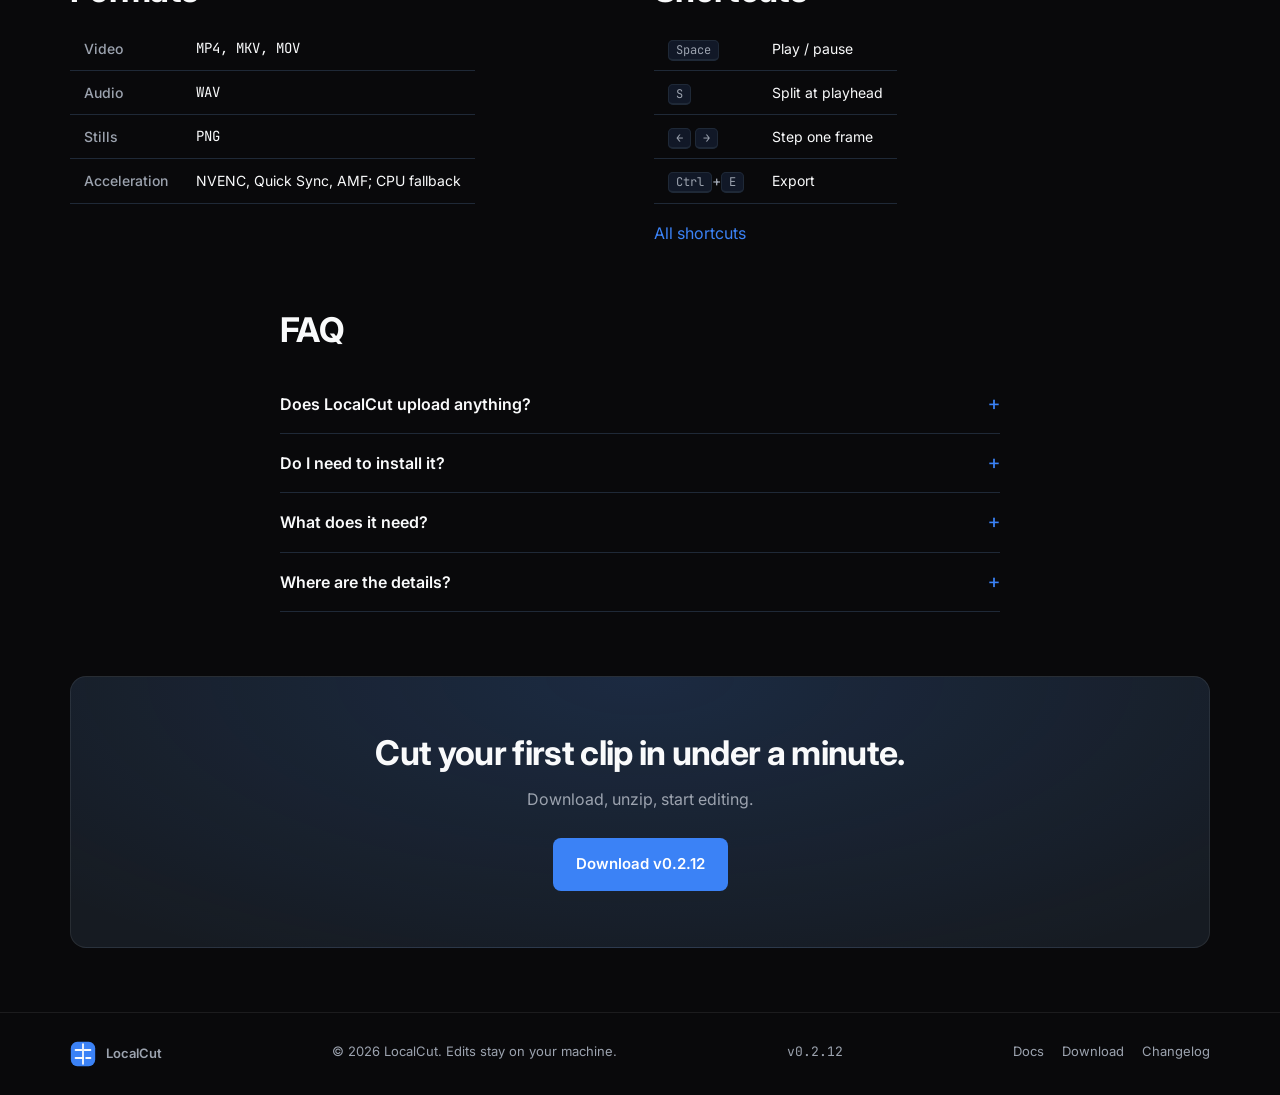
==== commit 00d5589b: "Add files via upload" ====
--- a/index.html
+++ b/index.html
@@ -1,29 +1,27 @@
 <!DOCTYPE html>
 <html lang="en"><head><meta charset="utf-8"><meta name="viewport" content="width=device-width, initial-scale=1">
-<title>Edit at native speed — AdamApp</title><meta name="description" content="AdamApp is a fast, standalone Windows video and media editor. Offline, private, no subscription.">
+<title>Edit at native speed — LocalCut</title><meta name="description" content="LocalCut is a fast standalone Windows video editor with a frame-accurate timeline. 100% offline."><link rel="icon" href="data:image/svg+xml,%3Csvg xmlns='http://www.w3.org/2000/svg' viewBox='0 0 32 32'%3E%3Crect x='1' y='1' width='30' height='30' rx='8' fill='%233B82F6'/%3E%3Cpath d='M7 11h7M18 11h7M7 21h9M20 21h5' stroke='%23F9FAFB' stroke-width='2.6' stroke-linecap='round'/%3E%3Cpath d='M16 4v24' stroke='%23F9FAFB' stroke-width='2.2' stroke-linecap='round'/%3E%3C/svg%3E">
 <link rel="preconnect" href="https://fonts.googleapis.com"><link rel="preconnect" href="https://fonts.gstatic.com" crossorigin>
 <link href="https://fonts.googleapis.com/css2?family=Inter:wght@400;500;600;700&family=JetBrains+Mono:wght@400;500&display=swap" rel="stylesheet">
-<link rel="stylesheet" href="assets/style.css"></head><body>
-<header class="top"><div class="wrap bar"><a class="brand" href="index.html" aria-label="AdamApp home"><!-- REPLACE WITH ADAMAPP LOGO --><svg width="26" height="26" viewBox="0 0 32 32" fill="none" aria-hidden="true"><rect x="1" y="1" width="30" height="30" rx="8" fill="#3B82F6"/><path d="M9 23 16 8l7 15M12 19h8" stroke="#F9FAFB" stroke-width="2.6" stroke-linecap="round" stroke-linejoin="round"/></svg><span>AdamApp</span><span class="ver">v0.2.12</span></a>
-<nav class="links" aria-label="Main"><a href="docs/index.html">Docs</a><a href="download.html">Download</a><a href="https://github.com/adamapp/adamapp">GitHub</a><a class="btn" href="download.html">Download</a></nav></div></header>
+<link rel="stylesheet" href="assets/styles.css"></head><body>
+<header class="top"><div class="wrap bar"><a class="brand" href="index.html" aria-label="LocalCut home"><!-- CUSTOM LOCALCUT LOGO SLOT --><svg width="26" height="26" viewBox="0 0 32 32" fill="none" aria-hidden="true"><rect x="1" y="1" width="30" height="30" rx="8" fill="#3B82F6"/><path d="M7 11h7M18 11h7M7 21h9M20 21h5" stroke="#F9FAFB" stroke-width="2.6" stroke-linecap="round"/><path d="M16 4v24" stroke="#F9FAFB" stroke-width="2.2" stroke-linecap="round"/></svg><span>LocalCut</span><span class="ver">v0.2.12</span></a>
+<nav class="links" aria-label="Main"><a href="docs/index.html">Docs</a><a href="download.html">Download</a><a href="changelog.html">Changelog</a><a class="btn" href="download.html">Download</a></nav></div></header>
 <main><div class="hero"><div class="wrap"><h1>Edit at native speed. Zero cloud, zero bloat.</h1>
-<p class="sub">AdamApp is a standalone video and media editor for Windows. It opens in milliseconds, works fully offline, and keeps every file on your machine.</p>
-<div class="cta"><a class="btn lg" href="download.html">Download for Windows (x64)</a><a class="btn lg ghost" href="docs/getting-started.html">Read the docs</a></div>
-<p class="note">Windows 10/11 · Standalone .exe · Free &amp; open source</p>
-<div class="win"><div class="tb">AdamApp — interview_cut.adam</div><div class="tr"><i style="left:0;width:38%">interview.mp4</i><i style="left:40%;width:34%">broll.mov</i></div><div class="tr" style="margin-top:0"><i style="left:0;width:74%;background:rgba(156,163,175,.2);border-color:#4b5563">audio</i></div><div class="ph"></div>
-<pre><code>adamapp export interview_cut.adam --codec h265 --out final.mp4</code></pre></div></div></div>
+<p class="sub">LocalCut is a standalone Windows editor with a frame-accurate timeline and GPU rendering. Your media never leaves your machine: no uploads, no accounts.</p>
+<div class="cta"><a class="btn lg" href="download.html">Download for Windows (x64)</a><a class="btn lg ghost" href="docs/index.html">Read the Docs</a></div>
+<p class="note">Windows 10/11 · Standalone .exe · 100% Offline</p>
+<div class="app" aria-label="LocalCut window preview"><div class="tb"><span>LocalCut — <span id="proj">interview_cut.lcut</span></span><div class="ctl" aria-hidden="true"><i>–</i><i>▢</i><i>✕</i></div></div>
+<div class="tabs" role="tablist"><button class="tab" role="tab" aria-selected="true" data-m="edit">Edit</button><button class="tab" role="tab" aria-selected="false" data-m="color">Color</button><button class="tab" role="tab" aria-selected="false" data-m="audio">Audio</button><button class="tab" role="tab" aria-selected="false" data-m="export">Export</button></div>
+<div class="abody"><div class="bin"><button class="clip on" data-c="interview_cut.lcut"><span>interview.mp4</span><span>04:12</span></button><button class="clip" data-c="broll_harbor.lcut"><span>broll.mov</span><span>01:48</span></button><button class="clip" data-c="voiceover_take3.lcut"><span>vo_03.wav</span><span>00:56</span></button></div>
+<div class="pv"><div class="canvas" id="cv"><button id="play" aria-label="Play or pause">▶</button><span id="mode">Edit · 1080p · 24 fps</span></div></div></div>
+<div class="tl" id="tl" aria-label="Timeline. Drag to scrub."><div class="tc" id="tc">00:00:00:00</div><div class="ruler"><span>0:00</span><span>0:10</span><span>0:20</span><span>0:30</span><span>0:40</span></div>
+<div class="track v"><div class="seg" style="left:0;width:38%">interview.mp4</div><div class="seg" style="left:40%;width:34%">broll.mov</div></div><div class="track a"><div class="seg" style="left:0;width:74%">interview.mp4 · audio</div></div><div class="track a"><div class="seg" style="left:12%;width:60%">vo_03.wav</div></div><div class="head" id="head"></div></div></div>
+</div></div>
 <section><div class="wrap"><h2>Built to get out of your way.</h2><p class="lead">No account, no launcher, no background service. Open a file and cut.</p>
-<div class="grid"><div class="card"><h3>Native performance</h3><p>GPU-accelerated rendering and instant timeline scrubbing. No Electron, no embedded browser.</p></div>
-<div class="card"><h3>100% local and offline</h3><p>Your files never leave your machine. No accounts, no telemetry, no subscriptions.</p></div>
-<div class="card"><h3>Precision timeline</h3><p>Frame-accurate cuts, effects, per-track audio control, and hardware-encoded exports.</p></div>
-<div class="card"><h3>Portable and lightweight</h3><p>One standalone package that runs from a USB drive and launches in milliseconds.</p></div></div></div></section>
-<section style="padding-top:0"><div class="wrap"><h2>Supported formats</h2><p class="lead">Import and export the formats editors actually use.</p>
-<table><tr><th>Video</th><td class="mono">MP4, MOV, MKV (H.264, H.265)</td></tr><tr><th>Audio</th><td class="mono">WAV</td></tr><tr><th>Stills</th><td class="mono">PNG</td></tr><tr><th>Acceleration</th><td>NVENC, Quick Sync, AMF, with CPU fallback</td></tr></table></div></section>
-<section style="padding-top:0"><div class="wrap"><h2>Where to next</h2><p class="lead">Pick what you need.</p><div class="grid">
-<a class="card" href="docs/getting-started.html"><h3>Getting started</h3><p>Install, open a file, and export in five minutes.</p></a>
-<a class="card" href="docs/features.html"><h3>Features and workflows</h3><p>Timeline tools, audio, effects, and every shortcut.</p></a>
-<a class="card" href="docs/api.html"><h3>CLI and automation</h3><p>Batch exports and scripting from the command line.</p></a>
-<a class="card" href="docs/faq.html"><h3>FAQ and troubleshooting</h3><p>Requirements, codecs, and fixes for common problems.</p></a></div></div></section>
-<section style="padding-top:0"><div class="wrap"><div class="banner"><h2>Cut your first clip in under a minute.</h2><p class="lead" style="margin:0 auto 26px">Download the .exe, open a file, start editing.</p><a class="btn lg" href="download.html">Download v0.2.12</a></div></div></section></main>
-<footer><div class="wrap foot"><div>© 2026 AdamApp. Free and open source.</div><span class="mono">v0.2.12</span><div class="fl"><a href="docs/index.html">Docs</a><a href="download.html">Download</a><a href="https://github.com/adamapp/adamapp">GitHub</a><a href="https://github.com/adamapp/adamapp/blob/main/LICENSE">License</a></div></div></footer>
-<script src="assets/site.js"></script></body></html>+<div class="grid"><div class="card"><h3>Native GPU speed</h3><p>GPU-accelerated rendering and instant scrubbing. No Electron, no embedded browser.</p></div><div class="card"><h3>100% local and offline</h3><p>Files stay on your machine. No accounts, no telemetry, no subscriptions.</p></div><div class="card"><h3>Frame-accurate timeline</h3><p>Cuts snap to frame boundaries. Split, trim and ripple delete across any number of tracks.</p></div><div class="card"><h3>Portable single binary</h3><p>One localcut.exe that runs from a USB drive and starts in milliseconds.</p></div></div></div></section>
+<section style="padding-top:0"><div class="wrap two"><div><h2>Formats</h2><table><tr><th>Video</th><td class="mono">MP4, MKV, MOV</td></tr><tr><th>Audio</th><td class="mono">WAV</td></tr><tr><th>Stills</th><td class="mono">PNG</td></tr><tr><th>Acceleration</th><td>NVENC, Quick Sync, AMF; CPU fallback</td></tr></table></div>
+<div><h2>Shortcuts</h2><table><tr><th><kbd>Space</kbd></th><td>Play / pause</td></tr><tr><th><kbd>S</kbd></th><td>Split at playhead</td></tr><tr><th><kbd>←</kbd> <kbd>→</kbd></th><td>Step one frame</td></tr><tr><th><kbd>Ctrl</kbd>+<kbd>E</kbd></th><td>Export</td></tr></table><p><a href="docs/features.html" style="color:var(--acc)">All shortcuts</a></p></div></div></section>
+<section style="padding-top:0"><div class="wrap" style="max-width:760px"><h2>FAQ</h2><div style="height:12px"></div><details><summary>Does LocalCut upload anything?</summary><p>No. It makes no network requests while you edit and has no telemetry.</p></details><details><summary>Do I need to install it?</summary><p>No. Unzip the release and run <code>localcut.exe</code>.</p></details><details><summary>What does it need?</summary><p>Windows 10 or 11, 64-bit, and a DirectX 11 GPU. 8 GB RAM is recommended.</p></details><details><summary>Where are the details?</summary><p>See the <a href="docs/faq.html" style="color:var(--acc)">FAQ and troubleshooting</a> page.</p></details></div></section>
+<section style="padding-top:0"><div class="wrap"><div class="banner"><h2>Cut your first clip in under a minute.</h2><p class="lead" style="margin:0 auto 26px">Download, unzip, start editing.</p><a class="btn lg" href="download.html">Download v0.2.12</a></div></div></section></main>
+<footer><div class="wrap foot"><a class="brand" href="index.html"><!-- CUSTOM LOCALCUT LOGO SLOT --><svg width="26" height="26" viewBox="0 0 32 32" fill="none" aria-hidden="true"><rect x="1" y="1" width="30" height="30" rx="8" fill="#3B82F6"/><path d="M7 11h7M18 11h7M7 21h9M20 21h5" stroke="#F9FAFB" stroke-width="2.6" stroke-linecap="round"/><path d="M16 4v24" stroke="#F9FAFB" stroke-width="2.2" stroke-linecap="round"/></svg><span>LocalCut</span></a><div>© 2026 LocalCut. Edits stay on your machine.</div><span class="mono">v0.2.12</span><div class="fl"><a href="docs/index.html">Docs</a><a href="download.html">Download</a><a href="changelog.html">Changelog</a></div></div></footer>
+<script src="assets/app.js"></script></body></html>
--- a/assets/styles.css
+++ b/assets/styles.css
@@ -0,0 +1,73 @@
+
+:root{--bg:#09090B;--surf:#111827;--surf2:#161B22;--bd:#1F2937;--bd2:rgba(255,255,255,.08);--acc:#3B82F6;--acc2:#2563EB;--tint:rgba(59,130,246,.15);--tx:#F9FAFB;--mu:#9CA3AF;--mono:'JetBrains Mono',ui-monospace,Consolas,monospace;--sans:Inter,system-ui,'Segoe UI',sans-serif}
+*{box-sizing:border-box;margin:0}html{scroll-behavior:smooth;scroll-padding-top:80px}
+body{background:var(--bg);color:var(--tx);font:16px/1.65 var(--sans);-webkit-font-smoothing:antialiased;overflow-x:hidden}
+a{color:inherit;text-decoration:none}:focus-visible{outline:2px solid var(--acc);outline-offset:3px;border-radius:4px}
+.wrap{max-width:1180px;margin:0 auto;padding:0 20px}.mono{font-family:var(--mono)}
+.top{position:sticky;top:0;z-index:30;background:rgba(9,9,11,.88);backdrop-filter:blur(12px);border-bottom:1px solid var(--bd2)}
+.bar{display:flex;align-items:center;justify-content:space-between;height:60px;gap:12px}
+.brand{display:flex;align-items:center;gap:10px;font-weight:600}
+.ver{font:500 11px var(--mono);color:var(--mu);border:1px solid var(--bd);border-radius:999px;padding:2px 8px}
+.links{display:flex;align-items:center;gap:22px;font-size:14px;color:var(--mu);margin-left:auto}
+.links a:hover,.links a[aria-current]{color:var(--tx)}.links a[aria-current]{box-shadow:0 2px 0 var(--acc)}
+.btn,.links a.btn{display:inline-flex;align-items:center;gap:8px;background:var(--acc);color:#fff;font-weight:600;font-size:14px;padding:8px 16px;border-radius:8px;border:1px solid transparent;transition:background .15s,box-shadow .15s;cursor:pointer;font-family:inherit;box-shadow:none}
+.btn:hover{background:var(--acc2);box-shadow:0 0 0 4px var(--tint)}.btn.lg{padding:13px 22px;font-size:15px}
+.btn.ghost{background:transparent;border-color:var(--bd2)}.btn.ghost:hover{background:var(--surf);box-shadow:none}
+.menu{display:none;background:var(--surf);color:var(--tx);border:1px solid var(--bd);border-radius:8px;padding:6px 12px;font:500 13px var(--sans);cursor:pointer}
+.hero{text-align:center;padding:84px 0 56px;position:relative}
+.hero:before{content:"";position:absolute;left:50%;top:300px;width:900px;max-width:140vw;height:480px;transform:translateX(-50%);background:radial-gradient(closest-side,rgba(59,130,246,.2),transparent);pointer-events:none}
+h1{font-size:clamp(32px,6vw,60px);line-height:1.06;letter-spacing:-.035em;font-weight:700}
+.hero h1{max-width:14ch;margin:0 auto 20px}.sub{color:var(--mu);max-width:56ch;margin:0 auto 30px;font-size:18px}
+.cta{display:flex;gap:12px;justify-content:center;flex-wrap:wrap}.note{font:12px var(--mono);color:var(--mu);margin-top:16px}
+section{padding:64px 0}h2{font-size:clamp(24px,3.4vw,34px);letter-spacing:-.02em;line-height:1.2;margin-bottom:12px}
+.lead{color:var(--mu);max-width:58ch;margin-bottom:36px}
+.grid{display:grid;grid-template-columns:repeat(auto-fit,minmax(240px,1fr));gap:1px;background:var(--bd);border:1px solid var(--bd);border-radius:12px;overflow:hidden}
+.card{background:var(--bg);padding:24px;display:block}.card h3{font-size:17px;margin-bottom:6px}.card p{color:var(--mu);font-size:15px}
+a.card:hover{background:var(--surf2)}
+table{width:100%;border-collapse:collapse;font-size:14px;margin:16px 0;display:block;overflow-x:auto}
+td,th{padding:10px 14px;border-bottom:1px solid var(--bd);text-align:left;vertical-align:top}th{color:var(--mu);font-weight:500;white-space:nowrap}
+kbd{font:12px var(--mono);background:var(--surf);border:1px solid var(--bd);border-bottom-width:2px;border-radius:5px;padding:1px 7px}
+code{font:.88em var(--mono);background:var(--surf);border:1px solid var(--bd);border-radius:5px;padding:1px 6px}
+pre{position:relative;background:var(--surf2);border:1px solid var(--bd2);border-radius:10px;padding:16px;overflow-x:auto;margin:16px 0;font:13px/1.7 var(--mono)}pre code{background:none;border:0;padding:0;font-size:inherit}
+.copy{position:absolute;top:8px;right:8px;background:var(--surf);color:var(--mu);border:1px solid var(--bd);border-radius:6px;font:12px var(--sans);padding:3px 10px;cursor:pointer}.copy:hover{color:var(--tx);border-color:var(--acc)}
+.dl{display:grid;grid-template-columns:230px minmax(0,1fr) 190px;gap:40px;padding-top:32px;padding-bottom:60px}
+.side,.toc{position:sticky;top:76px;align-self:start;max-height:calc(100vh - 90px);overflow:auto;font-size:14px}
+.side h4,.toc h4{font-size:12px;color:var(--mu);font-weight:600;margin:18px 0 6px}.side h4:first-child{margin-top:0}
+.side a,.toc a{display:block;padding:5px 10px;border-left:1px solid var(--bd);color:var(--mu)}
+.side a:hover,.toc a:hover{color:var(--tx)}.side a[aria-current]{color:var(--tx);border-left:2px solid var(--acc);background:var(--tint)}
+.doc h1{font-size:clamp(28px,4vw,40px);margin-bottom:10px}.doc .lede{color:var(--mu);font-size:18px;max-width:62ch}
+.doc section{padding:36px 0 0}.doc h3{font-size:17px;margin:22px 0 6px}.doc p{max-width:68ch;margin-top:10px;color:#D1D5DB}.doc ul,.doc ol{margin:10px 0 0 22px;color:#D1D5DB;max-width:68ch}.doc li{margin-top:4px}
+.doc .callout{border-left:2px solid var(--acc);background:var(--tint);padding:12px 16px;border-radius:0 8px 8px 0;margin-top:16px;max-width:68ch}
+details{border-bottom:1px solid var(--bd)}summary{list-style:none;cursor:pointer;padding:16px 0;font-weight:600;display:flex;justify-content:space-between;gap:16px}
+summary::-webkit-details-marker{display:none}summary:after{content:"+";font:400 20px var(--mono);color:var(--acc);transition:transform .2s}details[open] summary:after{transform:rotate(45deg)}
+.banner{text-align:center;border:1px solid var(--bd2);border-radius:16px;padding:56px 20px;background:radial-gradient(70% 120% at 50% 0,var(--tint),transparent),var(--surf2)}
+.rel{display:grid;grid-template-columns:repeat(auto-fit,minmax(260px,1fr));gap:16px}
+.rel .box{background:var(--surf2);border:1px solid var(--bd2);border-radius:12px;padding:22px}.rel h3{margin-bottom:4px}.rel p{color:var(--mu);font-size:14px;margin-bottom:14px}
+footer{border-top:1px solid var(--bd2);padding:28px 0;color:var(--mu);font-size:13px}.foot{display:flex;justify-content:space-between;flex-wrap:wrap;gap:12px}.fl{display:flex;gap:18px}footer a:hover{color:var(--tx)}
+@media(max-width:1020px){.dl{grid-template-columns:200px minmax(0,1fr)}.toc{display:none}}
+@media(max-width:760px){.links a:not(.btn):not([aria-current]){display:none}.links{gap:14px}.menu{display:block}.dl{grid-template-columns:1fr}
+.side{position:fixed;inset:60px auto 0 0;width:270px;max-height:none;background:var(--surf);border-right:1px solid var(--bd);padding:18px;transform:translateX(-100%);transition:transform .2s;z-index:25}.side.open{transform:none}}
+@media(prefers-reduced-motion:reduce){*{transition:none!important;scroll-behavior:auto!important}}
+
+.app{position:relative;margin:52px auto 0;max-width:960px;background:var(--surf2);border:1px solid var(--bd2);border-radius:12px;overflow:hidden;text-align:left;box-shadow:0 30px 80px rgba(0,0,0,.6)}
+.app .tb{display:flex;align-items:center;justify-content:space-between;height:36px;background:var(--surf);border-bottom:1px solid var(--bd);padding-left:12px;font-size:12px;color:var(--mu)}
+.app .ctl{display:flex}.app .ctl i{width:42px;height:36px;display:grid;place-items:center;font-style:normal}.app .ctl i:last-child:hover{background:#c42b1c;color:#fff}
+.tabs{display:flex;gap:2px;padding:8px 10px;border-bottom:1px solid var(--bd);overflow-x:auto}
+.tab{background:none;border:0;color:var(--mu);font:500 12px var(--sans);padding:6px 12px;border-radius:6px;cursor:pointer;white-space:nowrap}.tab[aria-selected=true]{background:var(--tint);color:var(--tx)}
+.abody{display:grid;grid-template-columns:200px 1fr;min-height:240px}
+.bin{border-right:1px solid var(--bd);padding:10px;display:flex;flex-direction:column;gap:6px;font:12px var(--mono);color:var(--mu)}
+.clip{display:flex;justify-content:space-between;gap:6px;padding:8px;border:1px solid var(--bd);border-radius:6px;background:var(--surf);cursor:pointer;text-align:left;color:inherit;font:inherit}.clip.on{border-color:var(--acc);color:var(--tx)}
+.pv{display:grid;place-items:center;padding:14px}
+.canvas{width:100%;max-width:420px;aspect-ratio:16/9;border-radius:6px;border:1px solid var(--bd);position:relative;overflow:hidden;background:linear-gradient(135deg,#0f2a55,#1b1340 60%,#0b1220);transition:filter .2s}
+.canvas span{position:absolute;left:10px;bottom:8px;font:11px var(--mono);color:#fff}
+.canvas button{position:absolute;inset:0;margin:auto;width:52px;height:52px;border-radius:50%;background:rgba(255,255,255,.1);color:#fff;border:1px solid var(--bd2);font-size:18px;cursor:pointer}
+.tl{border-top:1px solid var(--bd);padding:34px 12px 14px;position:relative;cursor:ew-resize;user-select:none;touch-action:none}
+.ruler{display:flex;justify-content:space-between;font:10px var(--mono);color:var(--mu);margin-bottom:6px}
+.track{height:24px;border-radius:4px;margin-bottom:5px;position:relative;background:rgba(255,255,255,.03)}
+.seg{position:absolute;top:0;bottom:0;border-radius:4px;font:10px/24px var(--mono);padding-left:6px;overflow:hidden;white-space:nowrap}
+.v .seg{background:rgba(59,130,246,.35);border:1px solid var(--acc)}.a .seg{background:rgba(156,163,175,.2);border:1px solid #4b5563}
+.head{position:absolute;top:26px;bottom:8px;width:2px;background:var(--acc);box-shadow:0 0 8px var(--acc);left:12px}
+.head:before{content:"";position:absolute;top:0;left:-5px;border:6px solid transparent;border-top-color:var(--acc)}
+.tc{position:absolute;right:12px;top:8px;font:12px var(--mono);color:var(--acc)}
+.two{display:grid;grid-template-columns:1fr 1fr;gap:28px}.chk{display:flex;gap:10px;flex-wrap:wrap;align-items:center}
+@media(max-width:760px){.abody,.two{grid-template-columns:1fr}.bin{flex-direction:row;overflow-x:auto;border-right:0;border-bottom:1px solid var(--bd)}.clip{flex:none}.foot .brand span:last-child{display:inline}}
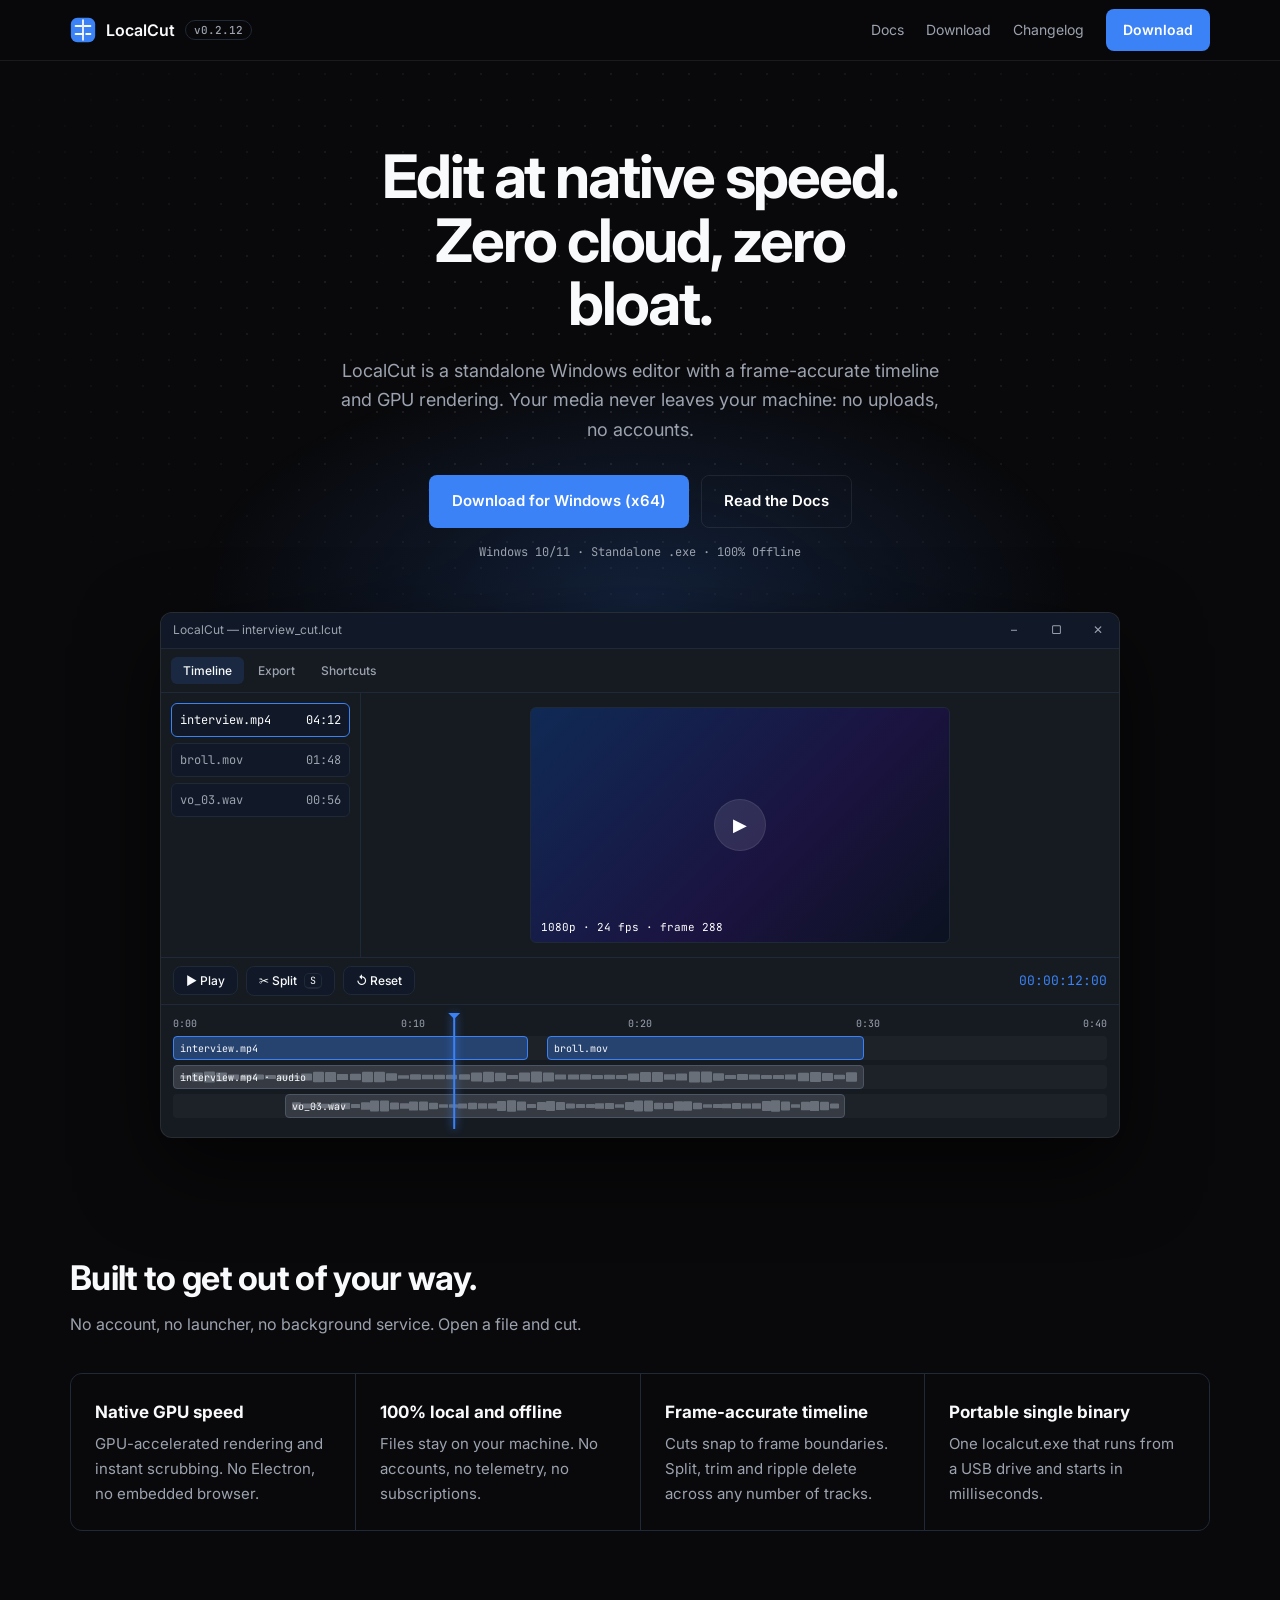
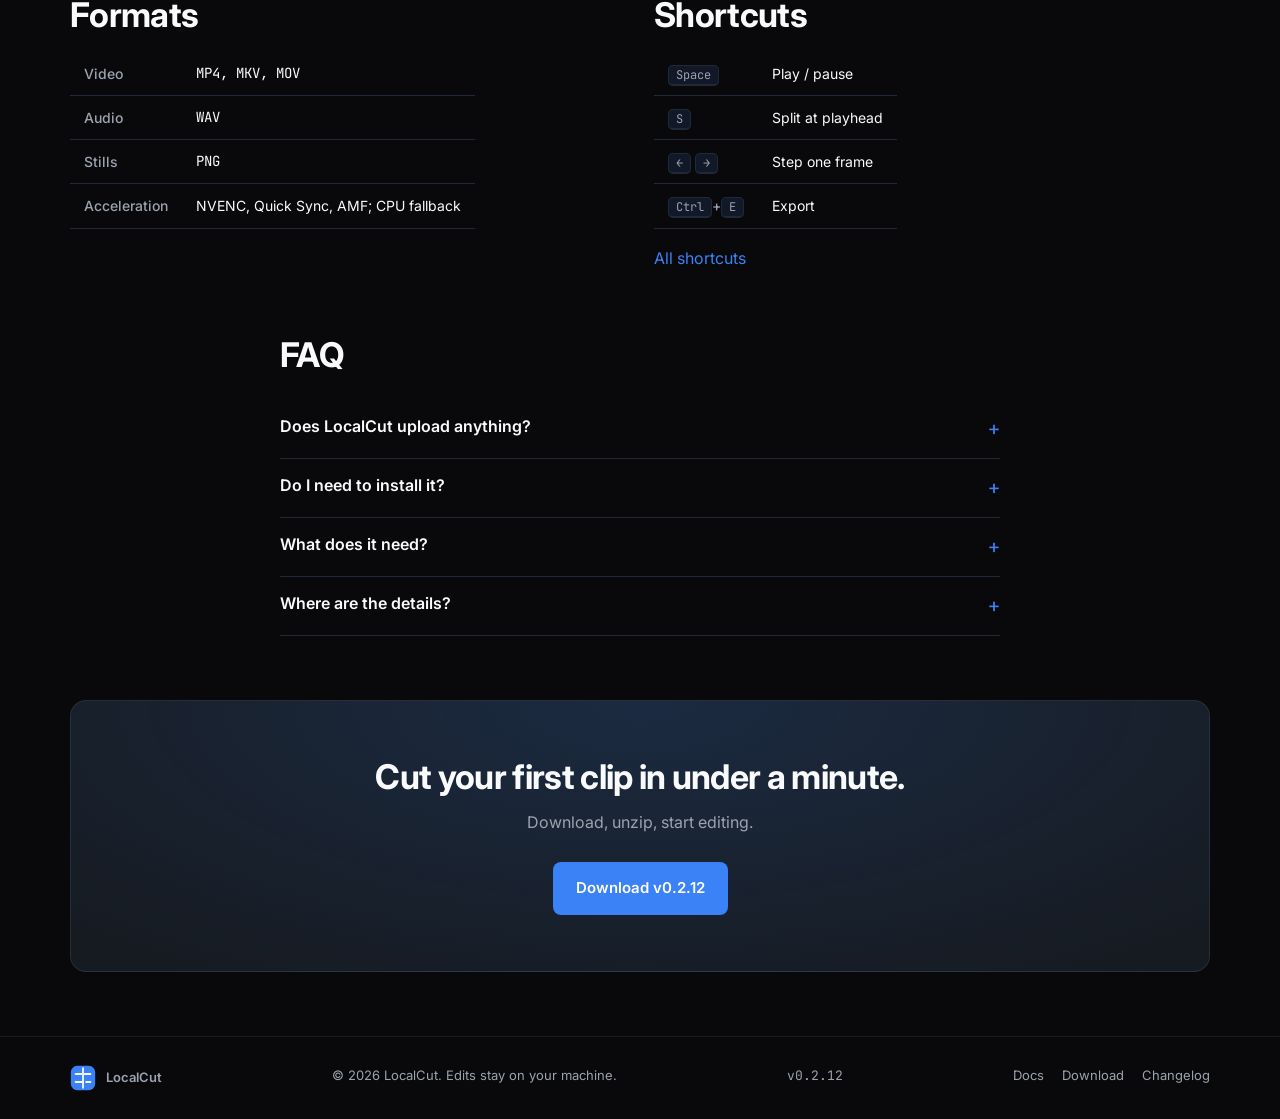
==== commit edfb19b5: "Add files via upload" ====
--- a/index.html
+++ b/index.html
@@ -3,25 +3,31 @@
 <title>Edit at native speed — LocalCut</title><meta name="description" content="LocalCut is a fast standalone Windows video editor with a frame-accurate timeline. 100% offline."><link rel="icon" href="data:image/svg+xml,%3Csvg xmlns='http://www.w3.org/2000/svg' viewBox='0 0 32 32'%3E%3Crect x='1' y='1' width='30' height='30' rx='8' fill='%233B82F6'/%3E%3Cpath d='M7 11h7M18 11h7M7 21h9M20 21h5' stroke='%23F9FAFB' stroke-width='2.6' stroke-linecap='round'/%3E%3Cpath d='M16 4v24' stroke='%23F9FAFB' stroke-width='2.2' stroke-linecap='round'/%3E%3C/svg%3E">
 <link rel="preconnect" href="https://fonts.googleapis.com"><link rel="preconnect" href="https://fonts.gstatic.com" crossorigin>
 <link href="https://fonts.googleapis.com/css2?family=Inter:wght@400;500;600;700&family=JetBrains+Mono:wght@400;500&display=swap" rel="stylesheet">
-<link rel="stylesheet" href="assets/styles.css"></head><body>
+<script>document.documentElement.className="js"</script><link rel="stylesheet" href="assets/styles.css"></head><body>
 <header class="top"><div class="wrap bar"><a class="brand" href="index.html" aria-label="LocalCut home"><!-- CUSTOM LOCALCUT LOGO SLOT --><svg width="26" height="26" viewBox="0 0 32 32" fill="none" aria-hidden="true"><rect x="1" y="1" width="30" height="30" rx="8" fill="#3B82F6"/><path d="M7 11h7M18 11h7M7 21h9M20 21h5" stroke="#F9FAFB" stroke-width="2.6" stroke-linecap="round"/><path d="M16 4v24" stroke="#F9FAFB" stroke-width="2.2" stroke-linecap="round"/></svg><span>LocalCut</span><span class="ver">v0.2.12</span></a>
 <nav class="links" aria-label="Main"><a href="docs/index.html">Docs</a><a href="download.html">Download</a><a href="changelog.html">Changelog</a><a class="btn" href="download.html">Download</a></nav></div></header>
-<main><div class="hero"><div class="wrap"><h1>Edit at native speed. Zero cloud, zero bloat.</h1>
+<main><div class="hero"><div class="bgfx" aria-hidden="true"></div><div class="wrap"><h1>Edit at native speed. Zero cloud, zero bloat.</h1>
 <p class="sub">LocalCut is a standalone Windows editor with a frame-accurate timeline and GPU rendering. Your media never leaves your machine: no uploads, no accounts.</p>
 <div class="cta"><a class="btn lg" href="download.html">Download for Windows (x64)</a><a class="btn lg ghost" href="docs/index.html">Read the Docs</a></div>
 <p class="note">Windows 10/11 · Standalone .exe · 100% Offline</p>
-<div class="app" aria-label="LocalCut window preview"><div class="tb"><span>LocalCut — <span id="proj">interview_cut.lcut</span></span><div class="ctl" aria-hidden="true"><i>–</i><i>▢</i><i>✕</i></div></div>
-<div class="tabs" role="tablist"><button class="tab" role="tab" aria-selected="true" data-m="edit">Edit</button><button class="tab" role="tab" aria-selected="false" data-m="color">Color</button><button class="tab" role="tab" aria-selected="false" data-m="audio">Audio</button><button class="tab" role="tab" aria-selected="false" data-m="export">Export</button></div>
-<div class="abody"><div class="bin"><button class="clip on" data-c="interview_cut.lcut"><span>interview.mp4</span><span>04:12</span></button><button class="clip" data-c="broll_harbor.lcut"><span>broll.mov</span><span>01:48</span></button><button class="clip" data-c="voiceover_take3.lcut"><span>vo_03.wav</span><span>00:56</span></button></div>
-<div class="pv"><div class="canvas" id="cv"><button id="play" aria-label="Play or pause">▶</button><span id="mode">Edit · 1080p · 24 fps</span></div></div></div>
-<div class="tl" id="tl" aria-label="Timeline. Drag to scrub."><div class="tc" id="tc">00:00:00:00</div><div class="ruler"><span>0:00</span><span>0:10</span><span>0:20</span><span>0:30</span><span>0:40</span></div>
-<div class="track v"><div class="seg" style="left:0;width:38%">interview.mp4</div><div class="seg" style="left:40%;width:34%">broll.mov</div></div><div class="track a"><div class="seg" style="left:0;width:74%">interview.mp4 · audio</div></div><div class="track a"><div class="seg" style="left:12%;width:60%">vo_03.wav</div></div><div class="head" id="head"></div></div></div>
+<div class="app" id="app" tabindex="0" aria-label="Interactive LocalCut preview. Press Space to play and S to split."><div class="tb"><span>LocalCut — interview_cut.lcut</span><div class="ctl" aria-hidden="true"><i>–</i><i>▢</i><i>✕</i></div></div>
+<div class="tabs" role="tablist"><button class="tab" role="tab" aria-selected="true" data-v="timeline">Timeline</button><button class="tab" role="tab" aria-selected="false" data-v="export">Export</button><button class="tab" role="tab" aria-selected="false" data-v="shortcuts">Shortcuts</button></div>
+<div class="view" id="v-timeline"><div class="abody"><div class="bin"><div class="clip on"><span>interview.mp4</span><span>04:12</span></div><div class="clip"><span>broll.mov</span><span>01:48</span></div><div class="clip"><span>vo_03.wav</span><span>00:56</span></div></div>
+<div class="pv"><div class="canvas" id="cv"><button id="play" type="button" aria-label="Play or pause">▶</button><span id="mode">1080p · 24 fps</span></div></div></div>
+<div class="tools"><button class="tbtn" id="tp" type="button"><span id="tpl">▶ Play</span></button><button class="tbtn" id="ts" type="button">✂ Split <kbd>S</kbd></button><button class="tbtn" id="tr" type="button">↺ Reset</button><span class="tcw" id="tc">00:00:00:00</span></div>
+<div class="tl" id="tl" aria-label="Timeline. Click or drag to scrub."><div class="ruler"><span>0:00</span><span>0:10</span><span>0:20</span><span>0:30</span><span>0:40</span></div>
+<div class="track v"><div class="seg" style="left:0;width:38%"><span class="lb">interview.mp4</span></div><div class="seg" style="left:40%;width:34%"><span class="lb">broll.mov</span></div></div>
+<div class="track a"><div class="seg" style="left:0;width:74%"><span class="lb">interview.mp4 · audio</span></div></div><div class="track a"><div class="seg" style="left:12%;width:60%"><span class="lb">vo_03.wav</span></div></div>
+<div class="head" id="head"></div><div class="flash" id="flash"></div></div></div>
+<div class="view alt" id="v-export" hidden><h3>Export preset</h3><div class="row"><button class="tbtn chip" type="button" aria-pressed="true" data-n="web-h264">web-h264 · MP4</button><button class="tbtn chip" type="button" aria-pressed="false" data-n="archive-h265">archive-h265 · MKV</button><button class="tbtn chip" type="button" aria-pressed="false" data-n="audio-wav">audio-wav · WAV</button></div>
+<button class="btn" id="eb" type="button">Export locally</button><div class="bar2"><i id="ebar"></i></div><div id="est">Ready. Output is written next to your project.</div></div>
+<div class="view alt" id="v-shortcuts" hidden><h3>Keyboard shortcuts</h3><table><tr><th><kbd>Space</kbd></th><td>Play / pause</td></tr><tr><th><kbd>S</kbd></th><td>Split clip at playhead</td></tr><tr><th><kbd>←</kbd> <kbd>→</kbd></th><td>Step one frame</td></tr><tr><th><kbd>Ctrl</kbd>+<kbd>Z</kbd></th><td>Undo</td></tr><tr><th><kbd>Ctrl</kbd>+<kbd>E</kbd></th><td>Export</td></tr></table></div></div>
 </div></div>
 <section><div class="wrap"><h2>Built to get out of your way.</h2><p class="lead">No account, no launcher, no background service. Open a file and cut.</p>
 <div class="grid"><div class="card"><h3>Native GPU speed</h3><p>GPU-accelerated rendering and instant scrubbing. No Electron, no embedded browser.</p></div><div class="card"><h3>100% local and offline</h3><p>Files stay on your machine. No accounts, no telemetry, no subscriptions.</p></div><div class="card"><h3>Frame-accurate timeline</h3><p>Cuts snap to frame boundaries. Split, trim and ripple delete across any number of tracks.</p></div><div class="card"><h3>Portable single binary</h3><p>One localcut.exe that runs from a USB drive and starts in milliseconds.</p></div></div></div></section>
 <section style="padding-top:0"><div class="wrap two"><div><h2>Formats</h2><table><tr><th>Video</th><td class="mono">MP4, MKV, MOV</td></tr><tr><th>Audio</th><td class="mono">WAV</td></tr><tr><th>Stills</th><td class="mono">PNG</td></tr><tr><th>Acceleration</th><td>NVENC, Quick Sync, AMF; CPU fallback</td></tr></table></div>
 <div><h2>Shortcuts</h2><table><tr><th><kbd>Space</kbd></th><td>Play / pause</td></tr><tr><th><kbd>S</kbd></th><td>Split at playhead</td></tr><tr><th><kbd>←</kbd> <kbd>→</kbd></th><td>Step one frame</td></tr><tr><th><kbd>Ctrl</kbd>+<kbd>E</kbd></th><td>Export</td></tr></table><p><a href="docs/features.html" style="color:var(--acc)">All shortcuts</a></p></div></div></section>
-<section style="padding-top:0"><div class="wrap" style="max-width:760px"><h2>FAQ</h2><div style="height:12px"></div><details><summary>Does LocalCut upload anything?</summary><p>No. It makes no network requests while you edit and has no telemetry.</p></details><details><summary>Do I need to install it?</summary><p>No. Unzip the release and run <code>localcut.exe</code>.</p></details><details><summary>What does it need?</summary><p>Windows 10 or 11, 64-bit, and a DirectX 11 GPU. 8 GB RAM is recommended.</p></details><details><summary>Where are the details?</summary><p>See the <a href="docs/faq.html" style="color:var(--acc)">FAQ and troubleshooting</a> page.</p></details></div></section>
+<section style="padding-top:0"><div class="wrap" style="max-width:760px"><h2>FAQ</h2><div style="height:12px"></div><div class="qa"><button class="qh" type="button" aria-expanded="false" aria-controls="qa1">Does LocalCut upload anything?</button><div class="qb" id="qa1" role="region"><div><p>No. It makes no network requests while you edit and has no telemetry.</p></div></div></div><div class="qa"><button class="qh" type="button" aria-expanded="false" aria-controls="qa2">Do I need to install it?</button><div class="qb" id="qa2" role="region"><div><p>No. Unzip the release and run <code>localcut.exe</code>.</p></div></div></div><div class="qa"><button class="qh" type="button" aria-expanded="false" aria-controls="qa3">What does it need?</button><div class="qb" id="qa3" role="region"><div><p>Windows 10 or 11, 64-bit, and a DirectX 11 GPU. 8 GB RAM is recommended.</p></div></div></div><div class="qa"><button class="qh" type="button" aria-expanded="false" aria-controls="qa4">Where are the details?</button><div class="qb" id="qa4" role="region"><div><p>See the <a href="docs/faq.html" style="color:var(--acc)">FAQ and troubleshooting</a> page.</p></div></div></div></div></section>
 <section style="padding-top:0"><div class="wrap"><div class="banner"><h2>Cut your first clip in under a minute.</h2><p class="lead" style="margin:0 auto 26px">Download, unzip, start editing.</p><a class="btn lg" href="download.html">Download v0.2.12</a></div></div></section></main>
 <footer><div class="wrap foot"><a class="brand" href="index.html"><!-- CUSTOM LOCALCUT LOGO SLOT --><svg width="26" height="26" viewBox="0 0 32 32" fill="none" aria-hidden="true"><rect x="1" y="1" width="30" height="30" rx="8" fill="#3B82F6"/><path d="M7 11h7M18 11h7M7 21h9M20 21h5" stroke="#F9FAFB" stroke-width="2.6" stroke-linecap="round"/><path d="M16 4v24" stroke="#F9FAFB" stroke-width="2.2" stroke-linecap="round"/></svg><span>LocalCut</span></a><div>© 2026 LocalCut. Edits stay on your machine.</div><span class="mono">v0.2.12</span><div class="fl"><a href="docs/index.html">Docs</a><a href="download.html">Download</a><a href="changelog.html">Changelog</a></div></div></footer>
 <script src="assets/app.js"></script></body></html>
--- a/assets/styles.css
+++ b/assets/styles.css
@@ -71,3 +71,67 @@
 .tc{position:absolute;right:12px;top:8px;font:12px var(--mono);color:var(--acc)}
 .two{display:grid;grid-template-columns:1fr 1fr;gap:28px}.chk{display:flex;gap:10px;flex-wrap:wrap;align-items:center}
 @media(max-width:760px){.abody,.two{grid-template-columns:1fr}.bin{flex-direction:row;overflow-x:auto;border-right:0;border-bottom:1px solid var(--bd)}.clip{flex:none}.foot .brand span:last-child{display:inline}}
+
+.dlcard{padding:28px;border-radius:40px;background:linear-gradient(135deg,#5b9bff 0%,#2563eb 45%,#0b3bb8 100%)}
+.dlin{background:#0a0a0a;border-radius:30px;padding:32px}
+.dlhead{display:flex;justify-content:space-between;font-size:13px;color:var(--mu);margin-bottom:14px}
+.osgrid{display:grid;grid-template-columns:repeat(5,1fr);gap:12px}
+.os{display:flex;flex-direction:column;align-items:flex-start;gap:4px;text-align:left;background:#1c1c1e;color:#9CA3AF;border:1px solid transparent;border-radius:18px;padding:18px 16px;min-height:132px;cursor:pointer;font-family:inherit}
+.os strong{color:var(--tx);font-size:15px;margin-top:10px}.os small{font-size:12px;line-height:1.35;color:#8b8b90}
+.os[aria-selected=true]{background:#06193a;border-color:#1d5fe0;color:#6ea8ff}.os:hover{border-color:#2b4a85}
+.dlsep{height:1px;background:rgba(255,255,255,.08);margin:28px 0}
+.dlbtns{display:flex;gap:10px;flex-wrap:wrap}
+.pill{display:inline-flex;align-items:center;gap:8px;background:#f5f5f5;color:#0a0a0a;font-weight:600;font-size:14px;padding:12px 18px;border-radius:999px}.pill:hover{background:#fff;box-shadow:0 0 0 4px var(--tint)}
+.fl2{font-size:12px;color:#c9c9cf;margin-top:22px}.fl2 span{color:var(--mu);margin-left:18px}
+.nb{font-size:14px;color:#c9c9cf;margin-top:20px}
+.opanel[hidden]{display:none}
+@media(max-width:860px){.osgrid{grid-template-columns:repeat(2,1fr)}.dlcard{padding:14px;border-radius:28px}.dlin{padding:20px;border-radius:20px}.fl2 span{display:block;margin:4px 0 0}}
+:root{--ease:cubic-bezier(.16,1,.3,1)}
+.bar{position:relative}.links a[aria-current]{box-shadow:none}html:not(.js) .links a[aria-current]{box-shadow:0 2px 0 var(--acc)}
+.ind,.sind,.tind{position:absolute;left:0;top:0;background:var(--acc);transform-origin:0 0;opacity:0;pointer-events:none;will-change:transform}
+.ind{top:auto;bottom:-1px;height:2px;width:1px;box-shadow:0 0 10px var(--acc)}.sind,.tind{width:2px;height:1px}
+.ind.anim,.sind.anim,.tind.anim{transition:transform .24s var(--ease),opacity .18s}
+.js .side a[aria-current]{border-left:1px solid var(--bd)}.toc a.on{color:var(--tx)}
+.btn,.pill,.links a.btn{transition:transform .2s var(--ease),box-shadow .2s var(--ease),background .18s}
+.btn:hover,.links a.btn:hover{transform:translateY(-1px);box-shadow:0 8px 24px -6px rgba(59,130,246,.65),0 0 0 3px var(--tint)}
+.btn.ghost:hover{box-shadow:none}.pill:hover{transform:translateY(-1px)}
+.btn:active,.links a.btn:active,.pill:active,.tbtn:active{transform:scale(.98)}
+.os{transition:transform .2s var(--ease),border-color .18s,background .18s}.os:hover{transform:translateY(-2px)}.os:active{transform:scale(.98)}
+.spot{position:relative}.spot:before,.spot:after{content:"";position:absolute;inset:0;border-radius:inherit;pointer-events:none;opacity:0;transition:opacity .24s}
+.spot:before{background:radial-gradient(280px circle at var(--mx,50%) var(--my,50%),rgba(59,130,246,.14),transparent 70%)}
+.spot:after{padding:1px;background:radial-gradient(200px circle at var(--mx,50%) var(--my,50%),#3B82F6,transparent 70%);-webkit-mask:linear-gradient(#000 0 0) content-box,linear-gradient(#000 0 0);-webkit-mask-composite:xor;mask:linear-gradient(#000 0 0) content-box,linear-gradient(#000 0 0);mask-composite:exclude}
+.spot:hover:before,.spot:hover:after{opacity:1}
+.hero .wrap{position:relative;z-index:1}.hero:before{transform:translate3d(-50%,calc(var(--sy,0)*.08px),0)}
+.bgfx{position:absolute;left:0;right:0;top:0;height:680px;pointer-events:none;background-image:radial-gradient(rgba(255,255,255,.13) 1px,transparent 1.4px);background-size:26px 26px;-webkit-mask-image:radial-gradient(60% 60% at 50% 35%,#000,transparent);mask-image:radial-gradient(60% 60% at 50% 35%,#000,transparent);transform:translate3d(0,calc(var(--sy,0)*-.15px),0)}
+.copy{display:inline-flex;align-items:center;gap:6px;transition:color .18s,border-color .18s}
+.copy .ico{position:relative;width:14px;height:14px}.copy .ico svg{position:absolute;inset:0;transition:opacity .18s,transform .24s var(--ease)}
+.copy .ic-k{opacity:0;transform:scale(.4) rotate(-20deg)}.copy.ok .ic-c{opacity:0;transform:scale(.4)}.copy.ok .ic-k{opacity:1;transform:none}
+.copy.ok{color:#4ade80;border-color:rgba(74,222,128,.55)}
+.qa{border-bottom:1px solid var(--bd)}
+.qh{display:flex;width:100%;justify-content:space-between;gap:16px;padding:16px 0;background:none;border:0;text-align:left;color:var(--tx);font:600 16px var(--sans);cursor:pointer}
+.qh:after{content:"+";font:400 20px var(--mono);color:var(--acc);transition:transform .24s var(--ease)}.qa.open .qh:after{transform:rotate(45deg)}
+.qh:focus-visible{outline:2px solid var(--acc);outline-offset:3px;border-radius:4px}
+.qb{display:grid;grid-template-rows:0fr;transition:grid-template-rows .24s var(--ease)}.qa.open .qb,html:not(.js) .qb{grid-template-rows:1fr}
+.qb>div{overflow:hidden;visibility:hidden;transition:visibility 0s .24s}.qa.open .qb>div,html:not(.js) .qb>div{visibility:visible;transition-delay:0s}
+.qa p,.doc .qa p{color:var(--mu);padding:0 0 18px;margin:0;max-width:64ch}
+.app:focus-visible{outline:2px solid var(--acc);outline-offset:4px}
+.tools{display:flex;align-items:center;gap:8px;padding:8px 12px;border-top:1px solid var(--bd);flex-wrap:wrap}
+.tbtn{display:inline-flex;align-items:center;gap:7px;background:var(--surf);color:var(--tx);border:1px solid var(--bd);border-radius:8px;padding:6px 12px;font:500 12px var(--sans);cursor:pointer;transition:transform .2s var(--ease),border-color .18s,background .18s}
+.tbtn:hover{border-color:var(--acc);transform:translateY(-1px)}.tbtn[aria-pressed=true]{border-color:var(--acc);background:var(--tint)}.tbtn kbd{font-size:10px;padding:0 5px}
+.tcw{margin-left:auto;font:13px var(--mono);color:var(--acc)}
+.tl{padding-top:12px}.head{top:8px;left:0;transform:translate3d(12px,0,0)}
+.lb{position:relative;z-index:1}.wf{position:absolute;inset:4px 6px;display:flex;align-items:center;gap:1px;pointer-events:none;opacity:.5}
+.wf i{flex:1;height:100%;background:#9CA3AF;border-radius:1px;transform:scaleY(var(--h,.5))}
+.flash{position:absolute;top:8px;bottom:8px;left:0;width:36px;margin-left:-18px;pointer-events:none;opacity:0;background:linear-gradient(90deg,transparent,rgba(255,255,255,.85),transparent);transform:translate3d(var(--fx,0),0,0)}
+.view[hidden]{display:none}.alt{min-height:420px;padding:24px}.alt h3{font-size:15px;margin-bottom:6px}.alt .row{display:flex;gap:8px;flex-wrap:wrap;margin:10px 0 18px}
+.bar2{height:6px;background:var(--bd);border-radius:99px;overflow:hidden;margin:14px 0 10px}.bar2 i{display:block;height:100%;background:var(--acc);transform-origin:0 50%;transform:scaleX(0)}
+#est{font:12px var(--mono);color:var(--mu)}.alt table{max-width:420px;font-size:13px}
+@media(prefers-reduced-motion:no-preference){
+main{animation:mainIn .5s var(--ease) both}body{transition:opacity .14s ease}body.leaving{opacity:0}
+@keyframes mainIn{from{opacity:0;transform:translate3d(0,8px,0)}to{opacity:1;transform:none}}
+.rv{opacity:0;transform:translate3d(0,14px,0);transition:opacity .6s var(--ease),transform .6s var(--ease)}.rv.in{opacity:1;transform:none}
+.playing .wf i{animation:wf .9s ease-in-out infinite alternate;animation-delay:var(--d,0s)}@keyframes wf{to{transform:scaleY(var(--g,.9))}}
+.flash.go{animation:fl .5s var(--ease)}@keyframes fl{0%{opacity:1;transform:translate3d(var(--fx),0,0) scaleX(.2)}100%{opacity:0;transform:translate3d(var(--fx),0,0) scaleX(1.8)}}
+.seg.new{animation:segin .5s var(--ease)}@keyframes segin{from{opacity:.2;transform:translate3d(0,-3px,0)}to{opacity:1;transform:none}}
+.copy.ok{animation:pop .3s var(--ease)}@keyframes pop{0%{transform:scale(.9)}60%{transform:scale(1.08)}100%{transform:none}}
+.tbtn.nope{animation:nope .3s}@keyframes nope{25%{transform:translate3d(-3px,0,0)}75%{transform:translate3d(3px,0,0)}}}
